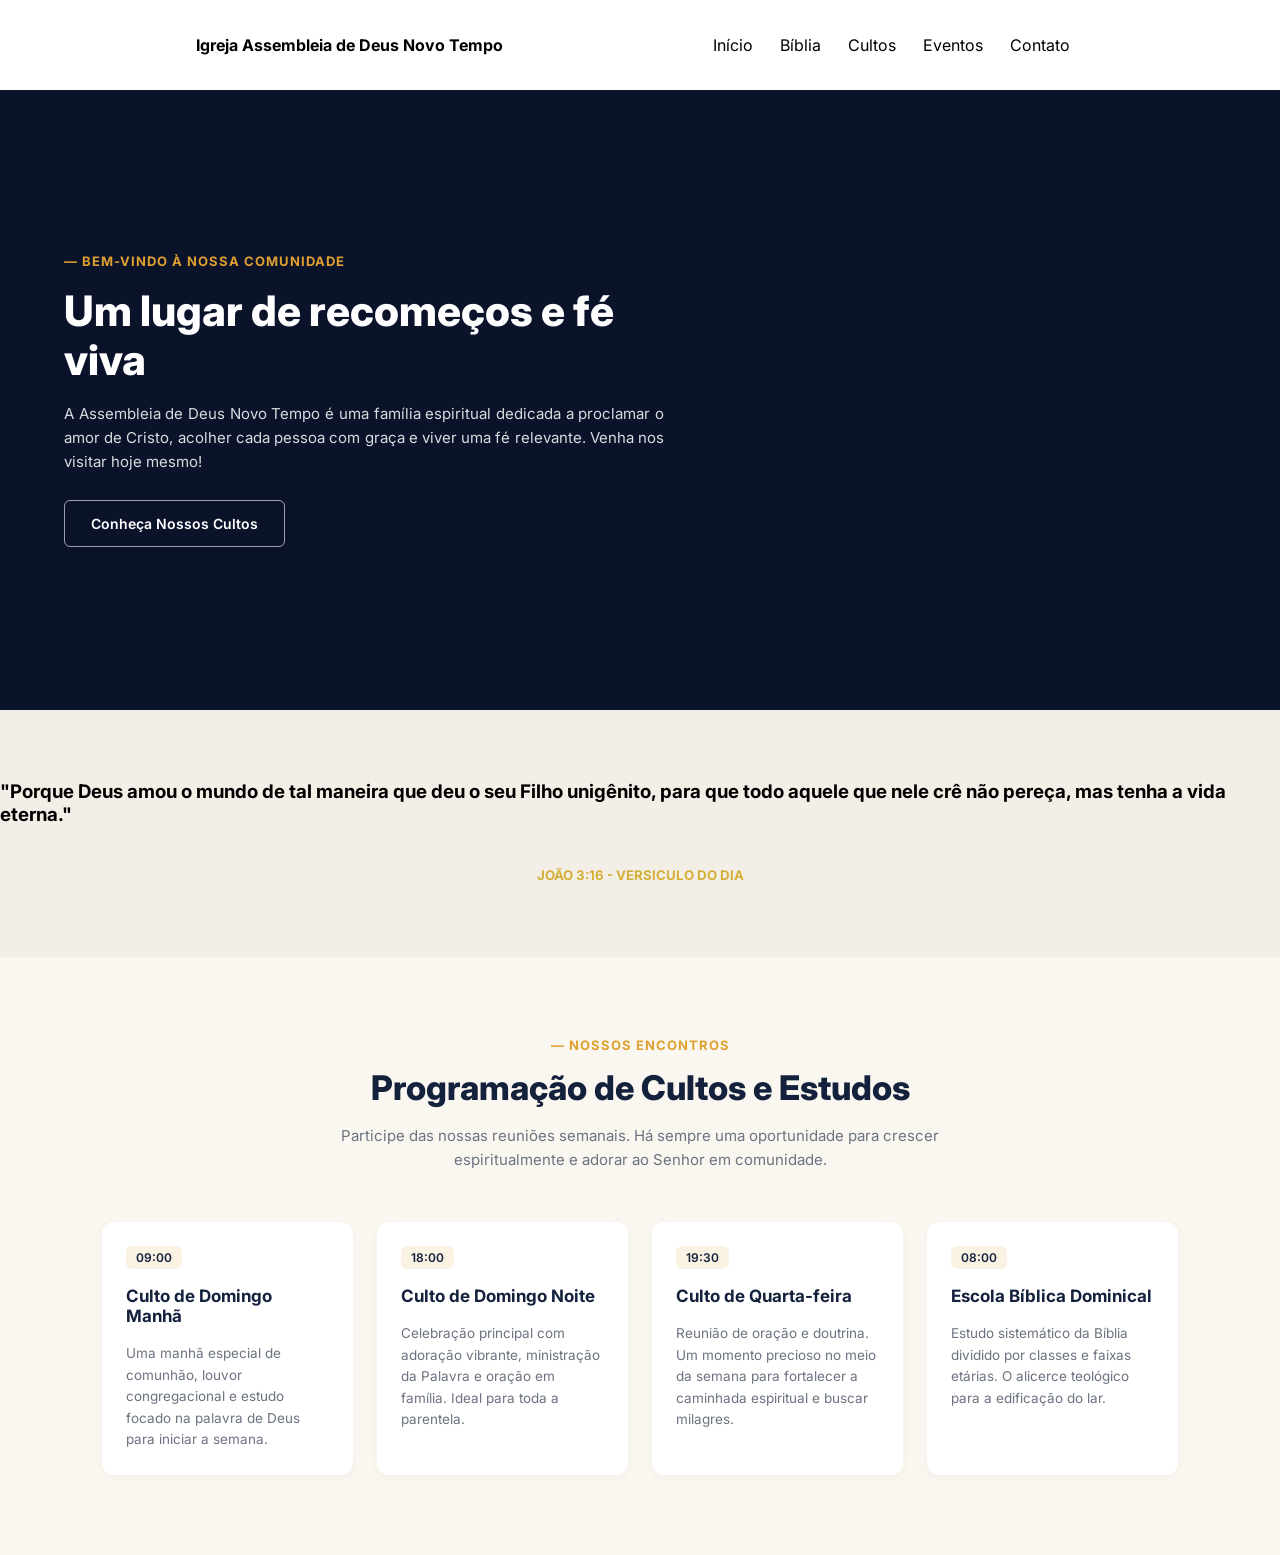
==== index.html @ 4b92f063 "index" ====
<!DOCTYPE html>
<html lang="en">
<head>
    <meta charset="UTF-8">
    <meta name="viewport" content="width=device-width, initial-scale=1.0">
    <link rel="stylesheet" href="styleSis.css">
    <link rel="preconnect" href="https://fonts.googleapis.com">
    <link rel="preconnect" href="https://fonts.gstatic.com" crossorigin>
    <link href="https://fonts.googleapis.com/css2?family=Inter:ital,opsz,wght@0,14..32,100..900;1,14..32,100..900&display=swap" rel="stylesheet">
    <title>Document</title>
</head>
<body>
    <section class="nav-bar">
        <div class="logo">
            <h4 style="font-family: inter, sans-serif;">Igreja Assembleia de Deus Novo Tempo</h4>
        </div>
        <div class="nav-links">
            <a style="text-decoration: none; color: black; font-family: inter, sans-serif;" href="">Início</a>
            <a style="text-decoration: none; color: black; font-family: inter, sans-serif;" href="">Bíblia</a>
            <a style="text-decoration: none; color: black; font-family: inter, sans-serif;" href="">Cultos</a>
            <a style="text-decoration: none; color: black; font-family: inter, sans-serif;" href="">Eventos</a>
            <a style="text-decoration: none; color: black; font-family: inter, sans-serif;" href="">Contato</a>
        </div>
    </section>
    <section class="cont-inicio">
    <div class="inicio-overlay">
        <div class="inicio-conteudo">
            <div class="inicio-tag">
                <h5>— BEM-VINDO À NOSSA COMUNIDADE</h5>
            </div>
            <div>
                <h2>Um lugar de recomeços e fé viva</h2>
            </div>
            <div>
                <p class="inicio-texto">A Assembleia de Deus Novo Tempo é uma família espiritual dedicada a proclamar o amor de Cristo, acolher cada pessoa com graça e viver uma fé relevante. Venha nos visitar hoje mesmo!</p>
            </div>
            <div class="inicio-botoes">
                <button class="btn-primario">Conheça Nossos Cultos</button>
            </div>
        </div>
    </div>
    </section>
    <section class="func">
        <div class="func-dia">
            <div class="text-primaria">
                <h3 style="font-family: inter, sans-serif; ">"Porque Deus amou o mundo de tal maneira que deu o seu Filho unigênito, para que todo aquele que nele crê não pereça, mas tenha a vida eterna."</h3>
            </div>
            <div class="text-secundaria">
                <h5 style="color: #d4af37;">JOÃO 3:16 - VERSICULO DO DIA</h5>
            </div>
        </div>
    </section>
<section class="cultos-section">
    <div class="cultos-header">
        <h5 class="cultos-tag">— NOSSOS ENCONTROS</h5>
        <h1 class="cultos-titulo">Programação de Cultos e Estudos</h1>
        <p class="cultos-subtitulo">Participe das nossas reuniões semanais. Há sempre uma oportunidade para crescer espiritualmente e adorar ao Senhor em comunidade.</p>
    </div>

    <div class="cultos-grid">
        <div class="culto-card">
            <div class="culto-card-topo">
                <span class="culto-horario">09:00</span>
            </div>
            <h3 class="culto-titulo">Culto de Domingo Manhã</h3>
            <p class="culto-descricao">Uma manhã especial de comunhão, louvor congregacional e estudo focado na palavra de Deus para iniciar a semana.</p>
        </div>

        <div class="culto-card">
            <div class="culto-card-topo">
                <span class="culto-horario">18:00</span>
            </div>
            <h3 class="culto-titulo">Culto de Domingo Noite</h3>
            <p class="culto-descricao">Celebração principal com adoração vibrante, ministração da Palavra e oração em família. Ideal para toda a parentela.</p>
        </div>

        <div class="culto-card">
            <div class="culto-card-topo">
                <span class="culto-horario">19:30</span>
            </div>
            <h3 class="culto-titulo">Culto de Quarta-feira</h3>
            <p class="culto-descricao">Reunião de oração e doutrina. Um momento precioso no meio da semana para fortalecer a caminhada espiritual e buscar milagres.</p>
        </div>

        <div class="culto-card">
            <div class="culto-card-topo">
                <span class="culto-horario">08:00</span>
            </div>
            <h3 class="culto-titulo">Escola Bíblica Dominical</h3>
            <p class="culto-descricao">Estudo sistemático da Bíblia dividido por classes e faixas etárias. O alicerce teológico para a edificação do lar.</p>
        </div>
    </div>
</section>
</body>
</html>
---- styleSis.css ----
body{
    padding: 0;
    margin: 0;
}

.nav-bar{
    display: flex;
    justify-content: space-evenly;
    align-items: center;
    flex-direction: row;
    height: 90px;
}

.nav-links{
    height: 100%;
    width: 30%;
    display: flex;
    justify-content: space-around;
    align-items: center;
    transition: transform 1s ease;
}

.nav-links > a:hover{
    border-bottom: 2px solid #D4AF37;
    font-weight: bold;
    transform: translateY(-2px);
    height: 25%;
}


.cont-inicio {
    position: relative;
    width: 100%;
    min-height: 620px;
    background-image: url('sua-imagem-igreja.jpg');
    background-size: cover;
    background-position: center;
    display: flex;
    align-items: center;
}

.inicio-overlay {
    position: absolute;
    inset: 0;
    background: #0B132B;
    display: flex;
    align-items: center;
}

.inicio-conteudo {
    max-width: 600px;
    padding: 0 5%;
    display: flex;
    flex-direction: column;
    gap: 18px;
}

.inicio-tag h5 {
    color: #e0a030; 
    font-family: 'Inter', sans-serif;
    font-size: 13px;
    font-weight: 700;
    letter-spacing: 1px;
    text-transform: uppercase;
    margin: 0;
}

.inicio-conteudo h2 {
    color: #fff;
    font-family: 'Inter', sans-serif;
    font-size: 42px;
    font-weight: 800;
    line-height: 1.15;
    margin: 0;
}

.inicio-texto {
    color: rgba(255,255,255,0.85);
    font-family: 'Inter', sans-serif;
    font-size: 15px;
    line-height: 1.6;
    text-align: justify;
    margin: 0;
}

.inicio-botoes {
    display: flex;
    gap: 14px;
    margin-top: 8px;
}


.btn-primario {
    background: transparent;
    color: #fff;
    border: 1px solid rgba(255,255,255,0.6);
    padding: 14px 26px;
    border-radius: 6px;
    font-family: 'Inter', sans-serif;
    font-weight: 600;
    font-size: 14px;
    cursor: pointer;
}

.btn-primario:hover {
    color: #e0a030;
    font-weight: 600;
    border: 1px solid #e0a030;
    border-radius: 6px;
}

.func{
    background: #F4EFE6;   
    position: relative;
    width: 100%;
    height: 247px;
    display: flex;
    justify-content: center;
    align-items: center;
}

.text-primario{
    font-family: 'Inter', sans-serif;
    font-size: 15px;
    line-height: 1.6;
    text-align: justify;
    margin: 0; 
}

.text-secundaria{
    display: flex;
    justify-content: center;
    font-weight: bold;
    font-family: 'Inter', sans-serif;

}

.cultos-section {
    background-color: #faf7f0;
    padding: 80px 8%;
    text-align: center;
    font-family: 'Inter', sans-serif;
}

.cultos-header {
    max-width: 600px;
    margin: 0 auto 50px auto;
}

.cultos-tag {
    color: #e0a030;
    font-size: 13px;
    font-weight: 700;
    letter-spacing: 1px;
    text-transform: uppercase;
    margin: 0 0 14px 0;
}

.cultos-header .cultos-titulo {
    color: #14213d;
    font-size: 34px;
    font-weight: 800;
    margin: 0 0 16px 0;
}

.cultos-subtitulo {
    color: #6b7280;
    font-size: 15px;
    line-height: 1.6;
    margin: 0;
}

.cultos-grid {
    display: grid;
    grid-template-columns: repeat(4, 1fr);
    gap: 24px;
    max-width: 1200px;
    margin: 0 auto;
}

.culto-card {
    background: #fff;
    border-radius: 12px;
    padding: 24px;
    text-align: left;
    box-shadow: 0 2px 8px rgba(0,0,0,0.04);
}

.culto-card-topo {
    display: flex;
    align-items: center;
    justify-content: space-between;
    margin-bottom: 16px;
}

.culto-icone {
    color: #e0a030;
    font-size: 18px;
}

.culto-horario {
    background: #faf3e3;
    color: #14213d;
    font-size: 12px;
    font-weight: 600;
    padding: 4px 10px;
    border-radius: 6px;
}

.culto-card .culto-titulo {
    color: #14213d;
    font-size: 17px;
    font-weight: 700;
}

.culto-descricao {
    color: #6b7280;
    font-size: 13.5px;
    line-height: 1.6;
    margin: 0;
}
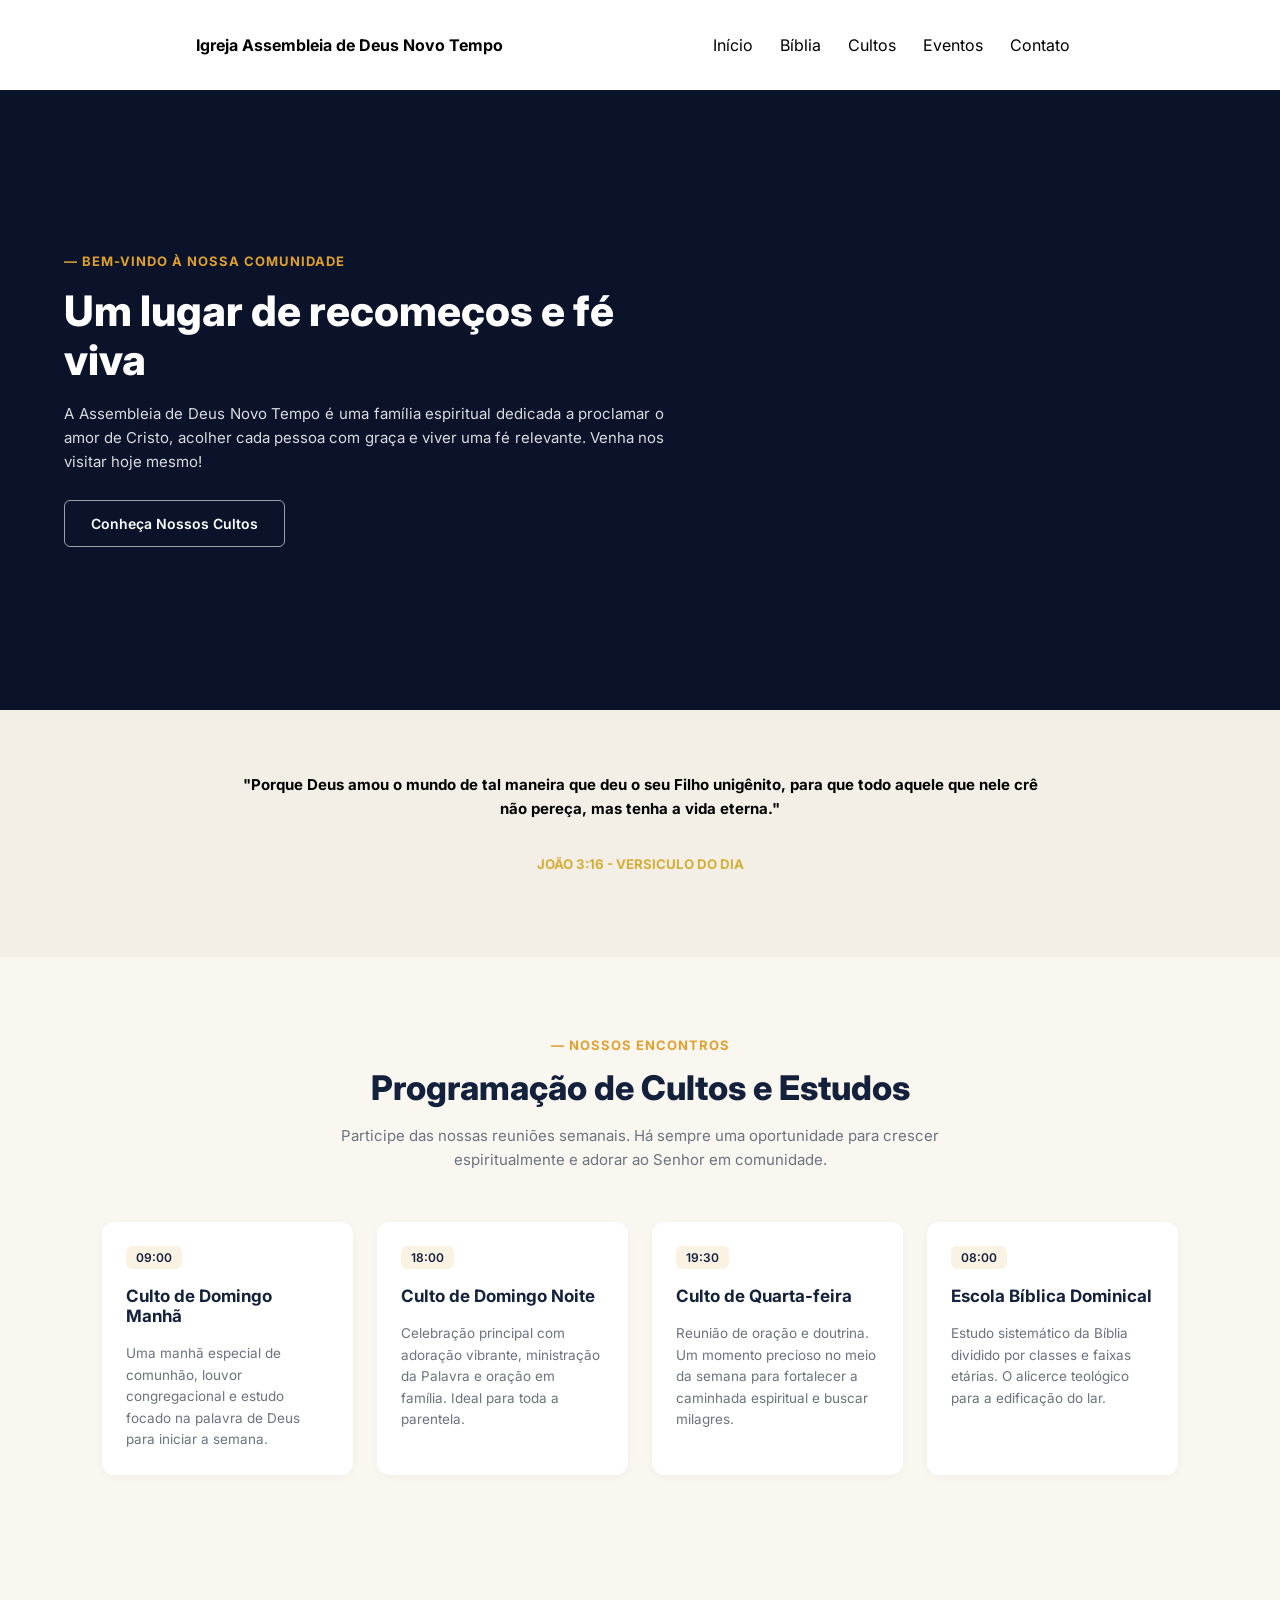
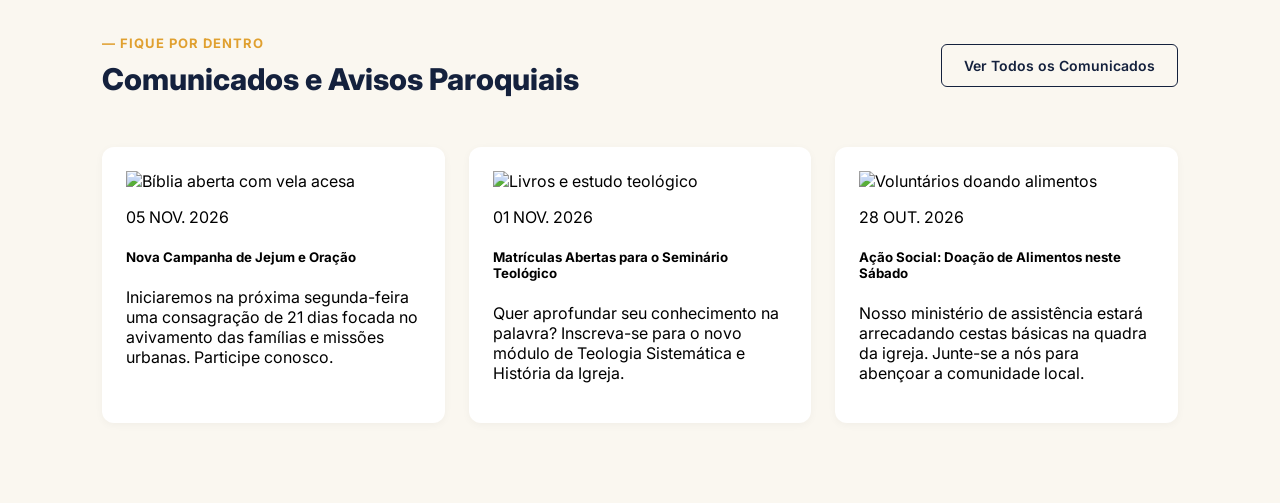
==== commit 7be9e505: "Adição Fique Por Dentro" ====
--- a/index.html
+++ b/index.html
@@ -4,6 +4,7 @@
     <meta charset="UTF-8">
     <meta name="viewport" content="width=device-width, initial-scale=1.0">
     <link rel="stylesheet" href="styleSis.css">
+    <link rel="stylesheet" href="responsive.css">
     <link rel="preconnect" href="https://fonts.googleapis.com">
     <link rel="preconnect" href="https://fonts.gstatic.com" crossorigin>
     <link href="https://fonts.googleapis.com/css2?family=Inter:ital,opsz,wght@0,14..32,100..900;1,14..32,100..900&display=swap" rel="stylesheet">
@@ -91,5 +92,49 @@
         </div>
     </div>
 </section>
+<section class="eventos-section">
+    <div class="eventos-header">
+        <div class="eventos-header-texto">
+            <h5>— FIQUE POR DENTRO</h5>
+            <h2>Comunicados e Avisos Paroquiais</h2>
+        </div>
+        <button class="btn-secundario">Ver Todos os Comunicados</button>
+    </div>
+
+    <div class="eventos-grid">
+        <div class="evento-card">
+            <div class="evento-card-topo">
+                <img src="imagens/jejum-oracao.jpg" alt="Bíblia aberta com vela acesa">
+            </div>
+            <div class="evento-card-conteudo">
+                <span class="evento-data">05 NOV. 2026</span>
+                <h5>Nova Campanha de Jejum e Oração</h5>
+                <p>Iniciaremos na próxima segunda-feira uma consagração de 21 dias focada no avivamento das famílias e missões urbanas. Participe conosco.</p>
+            </div>
+        </div>
+
+        <div class="evento-card">
+            <div class="evento-card-topo">
+                <img src="imagens/seminario.jpg" alt="Livros e estudo teológico">
+            </div>
+            <div class="evento-card-conteudo">
+                <span class="evento-data">01 NOV. 2026</span>
+                <h5>Matrículas Abertas para o Seminário Teológico</h5>
+                <p>Quer aprofundar seu conhecimento na palavra? Inscreva-se para o novo módulo de Teologia Sistemática e História da Igreja.</p>
+            </div>
+        </div>
+
+        <div class="evento-card">
+            <div class="evento-card-topo">
+                <img src="imagens/acao-social.jpg" alt="Voluntários doando alimentos">
+            </div>
+            <div class="evento-card-conteudo">
+                <span class="evento-data">28 OUT. 2026</span>
+                <h5>Ação Social: Doação de Alimentos neste Sábado</h5>
+                <p>Nosso ministério de assistência estará arrecadando cestas básicas na quadra da igreja. Junte-se a nós para abençoar a comunidade local.</p>
+            </div>
+        </div>
+    </div>
+</section>
 </body>
 </html>
--- a/styleSis.css
+++ b/styleSis.css
@@ -9,6 +9,7 @@
     align-items: center;
     flex-direction: row;
     height: 90px;
+    flex-wrap: wrap;
 }
 
 .nav-links{
@@ -117,13 +118,24 @@
     display: flex;
     justify-content: center;
     align-items: center;
-}
-
-.text-primario{
+    padding: 0 20px;
+    box-sizing: border-box;
+}
+
+.func-dia{
+    max-width: 800px;
+    text-align: center;
+    display: flex;
+    flex-direction: column;
+    gap: 12px;
+    align-items: center;
+}
+
+.text-primaria h3{
     font-family: 'Inter', sans-serif;
     font-size: 15px;
     line-height: 1.6;
-    text-align: justify;
+    text-align: center;
     margin: 0; 
 }
 
@@ -135,14 +147,15 @@
 
 }
 
-.cultos-section {
+.cultos-section, .eventos-section {
     background-color: #faf7f0;
     padding: 80px 8%;
     text-align: center;
     font-family: 'Inter', sans-serif;
-}
-
-.cultos-header {
+    box-sizing: border-box;
+}
+
+.cultos-header, .eventos-header {
     max-width: 600px;
     margin: 0 auto 50px auto;
 }
@@ -178,7 +191,7 @@
     margin: 0 auto;
 }
 
-.culto-card {
+.culto-card, .evento-card {
     background: #fff;
     border-radius: 12px;
     padding: 24px;
@@ -186,7 +199,7 @@
     box-shadow: 0 2px 8px rgba(0,0,0,0.04);
 }
 
-.culto-card-topo {
+.culto-card-topo, .evento-card-topo {
     display: flex;
     align-items: center;
     justify-content: space-between;
@@ -220,3 +233,54 @@
     margin: 0;
 }
 
+.eventos-grid {
+    display: grid;
+    grid-template-columns: repeat(3, 1fr);
+    gap: 24px;
+    max-width: 1200px;
+    margin: 0 auto;
+}
+.eventos-header {
+    max-width: 1200px;
+    margin: 0 auto 50px auto;
+    display: flex;
+    justify-content: space-between;
+    align-items: center;
+    text-align: left;
+    gap: 20px;
+    flex-wrap: wrap; 
+}
+
+.eventos-header h5 {
+    color: #e0a030;
+    font-size: 13px;
+    font-weight: 700;
+    letter-spacing: 1px;
+    text-transform: uppercase;
+    margin: 0 0 10px 0;
+}
+
+.eventos-header h2 {
+    color: #14213d;
+    font-size: 30px;
+    font-weight: 800;
+    margin: 0;
+}
+
+.btn-secundario {
+    background: transparent;
+    border: 1px solid #14213d;
+    color: #14213d;
+    padding: 12px 22px;
+    border-radius: 6px;
+    font-family: 'Inter', sans-serif;
+    font-weight: 600;
+    font-size: 14px;
+    cursor: pointer;
+    white-space: nowrap; 
+}
+
+.btn-secundario:hover {
+    background: #14213d;
+    color: #fff;
+}
--- a/responsive.css
+++ b/responsive.css
@@ -0,0 +1,88 @@
+
+/* ============================================
+   RESPONSIVIDADE
+   Estratégia: mobile-first ajustado por breakpoints,
+   do maior (desktop) para o menor (celular).
+   ============================================ */
+
+@media (max-width: 1024px) {
+    .cultos-grid {
+        grid-template-columns: repeat(2, 1fr);
+    }
+
+    .inicio-conteudo h2 {
+        font-size: 34px;
+    }
+}
+
+@media (max-width: 768px) {
+    .nav-bar{
+        flex-direction: column;
+        height: auto;
+        padding: 16px 0;
+        gap: 10px;
+    }
+
+    .nav-links{
+        width: 90%;
+        flex-wrap: wrap;
+        gap: 12px;
+    }
+
+    .cont-inicio{
+        min-height: 480px;
+    }
+
+    .inicio-conteudo{
+        max-width: 100%;
+        padding: 0 6%;
+    }
+
+    .inicio-conteudo h2{
+        font-size: 28px;
+    }
+
+    .inicio-texto{
+        text-align: left;
+        font-size: 14px;
+    }
+
+    .func{
+        height: auto;
+        padding: 40px 20px;
+    }
+
+    .cultos-section{
+        padding: 60px 6%;
+    }
+
+    .cultos-header .cultos-titulo{
+        font-size: 26px;
+    }
+
+    .cultos-grid {
+        grid-template-columns: 1fr;
+    }
+}
+
+@media (max-width: 480px) {
+    .nav-links{
+        justify-content: flex-start;
+        flex-direction: column;
+        gap: 8px;
+    }
+
+    .inicio-conteudo h2{
+        font-size: 24px;
+    }
+
+    .btn-primario{
+        width: 100%;
+        text-align: center;
+        padding: 14px 0;
+    }
+
+    .culto-card{
+        padding: 18px;
+    }
+}
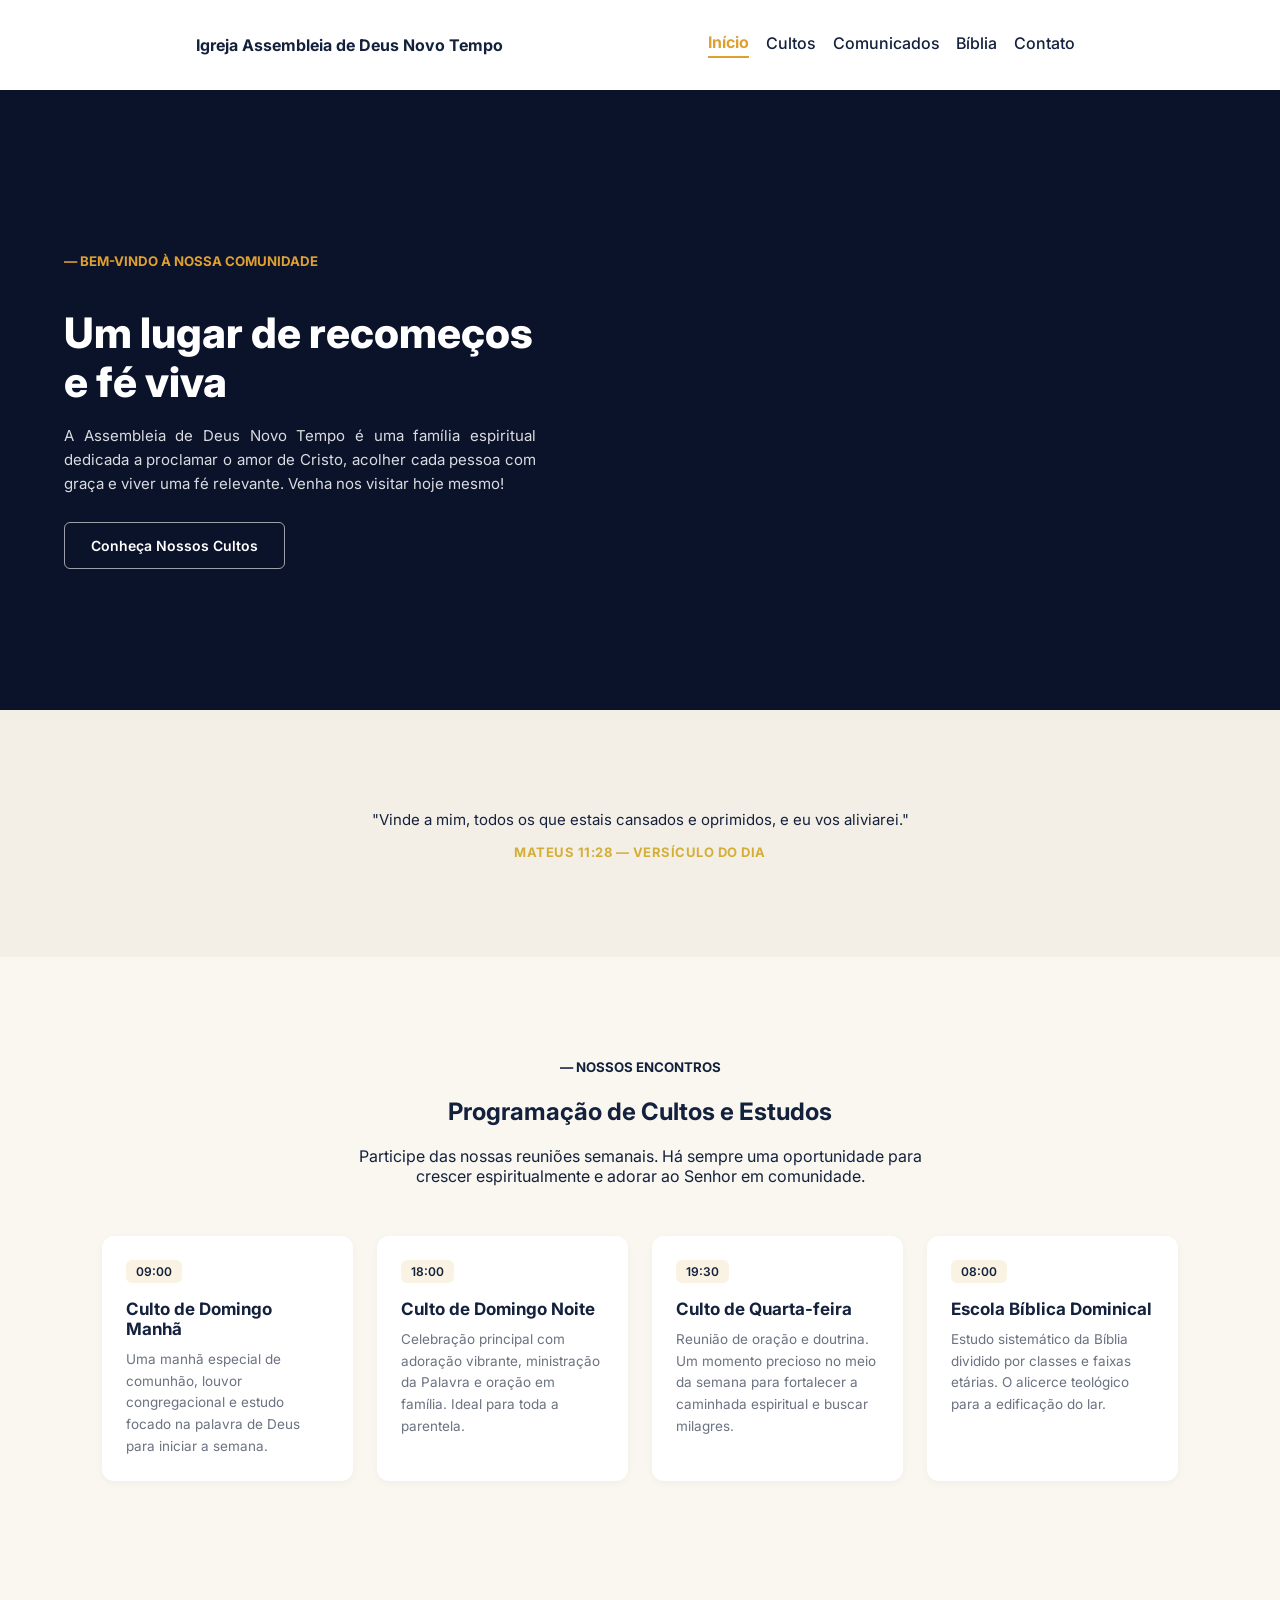
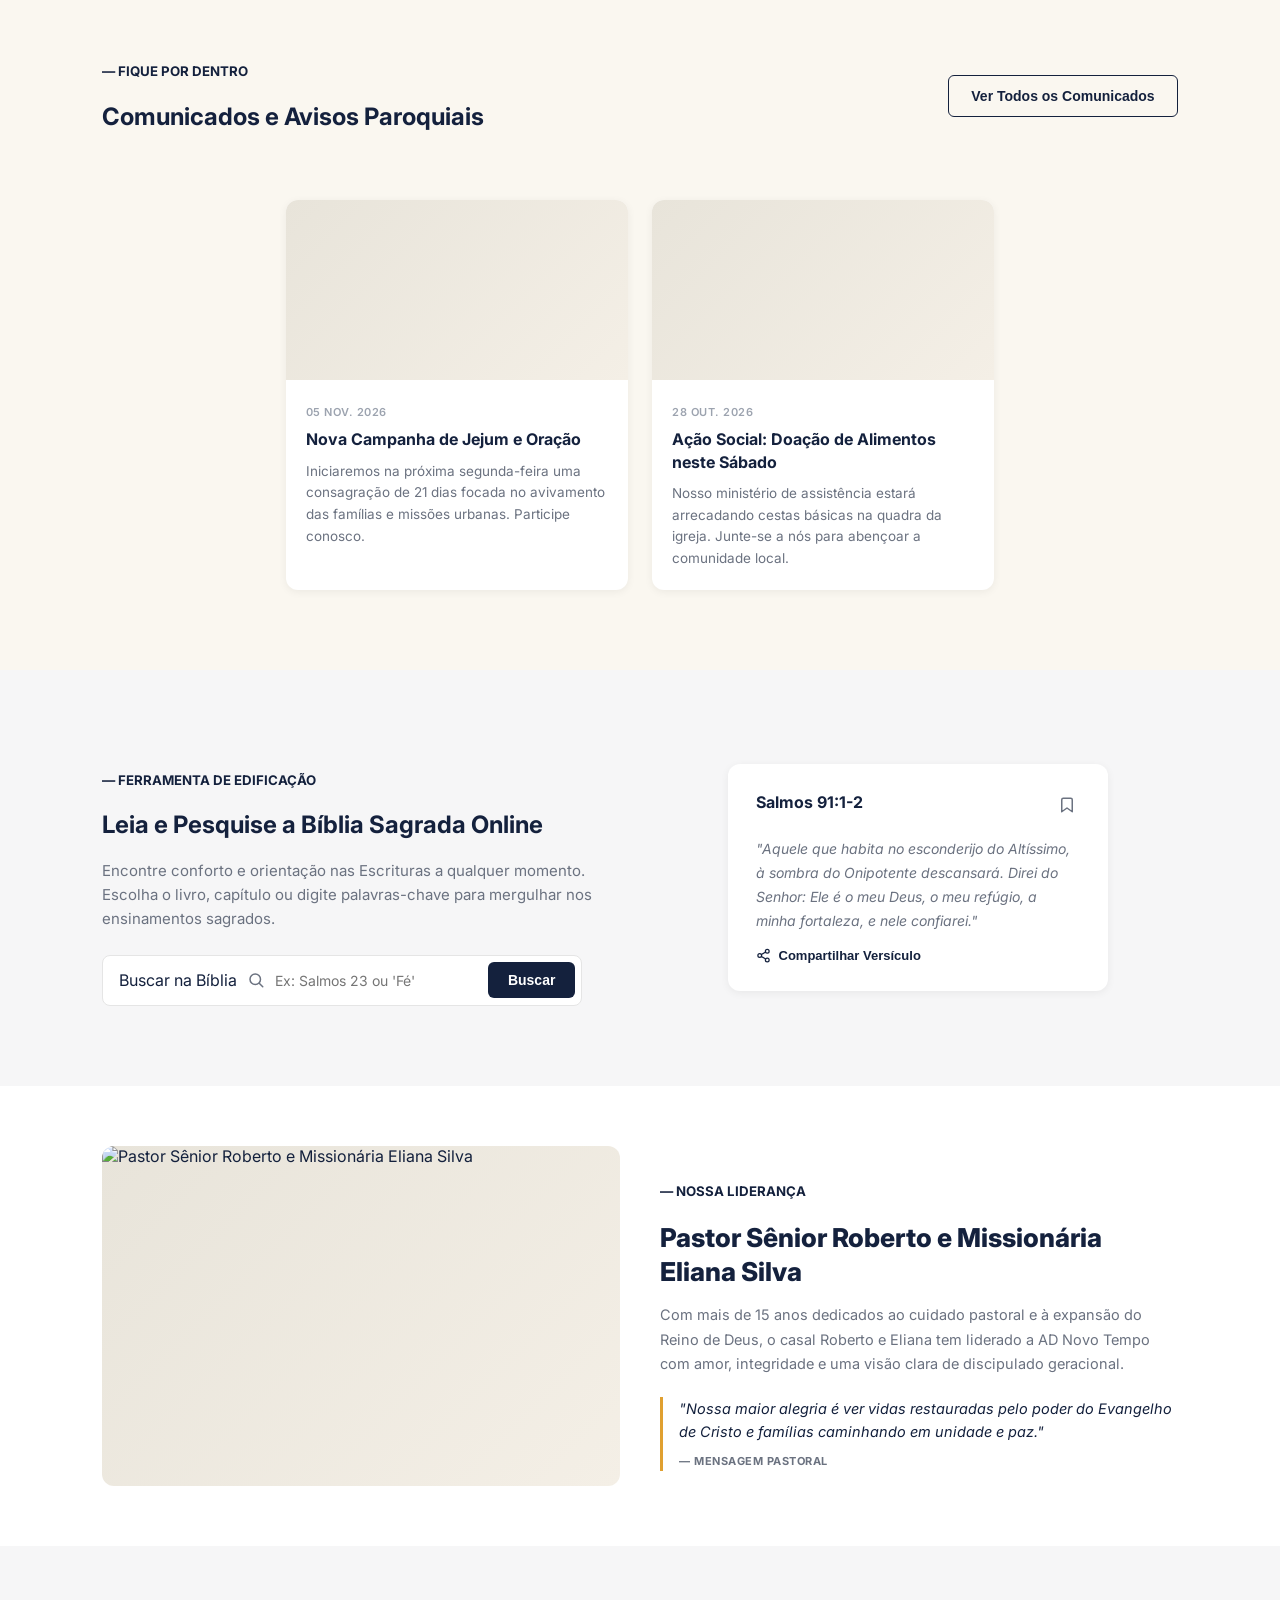
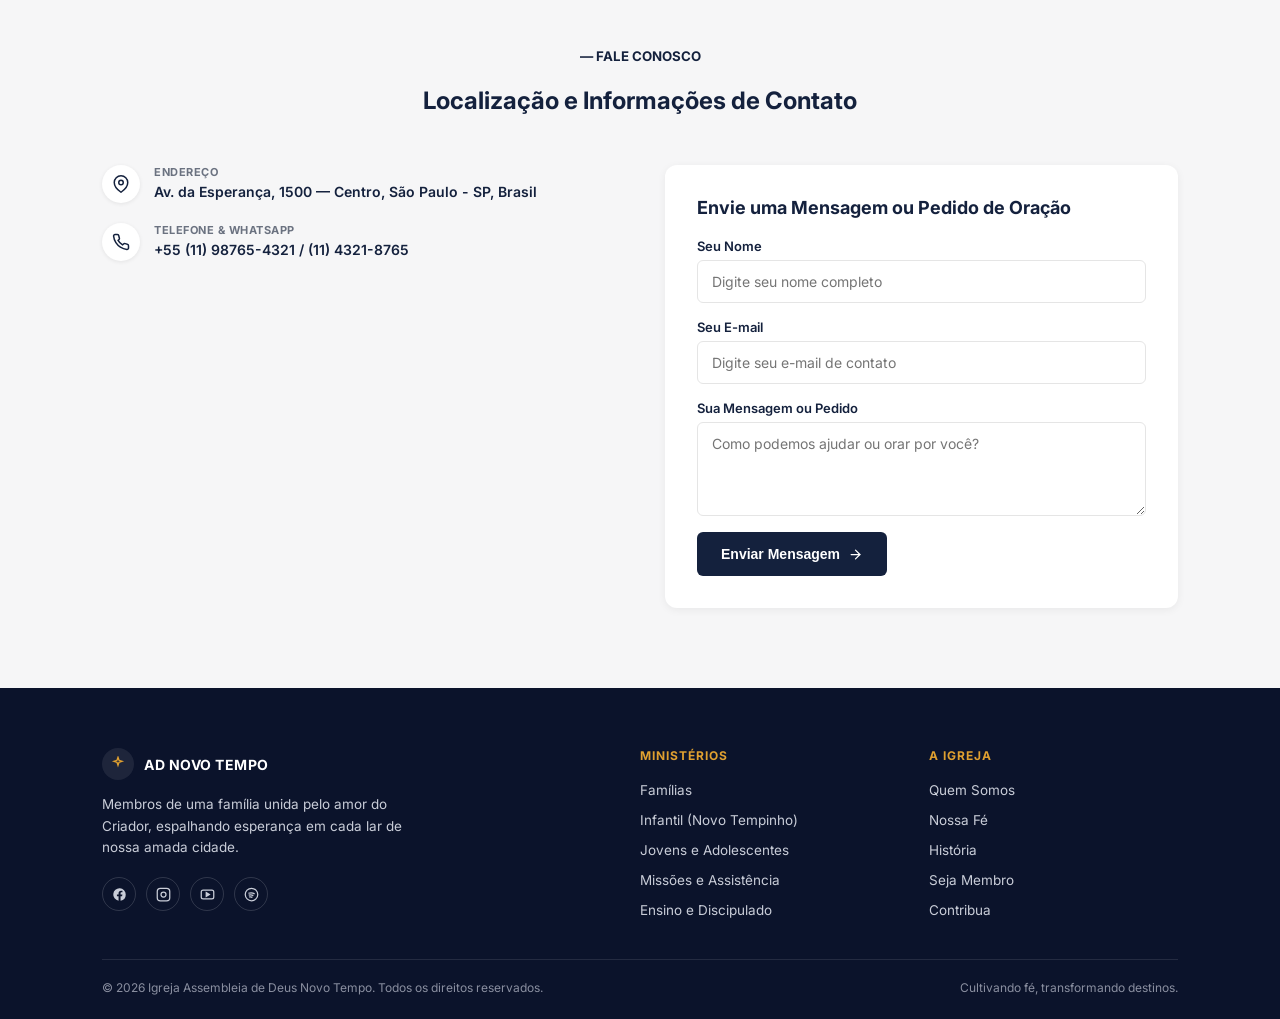
==== commit 039a0c13: "Atualização 90% completa" ====
--- a/index.html
+++ b/index.html
@@ -1,140 +1,309 @@
 <!DOCTYPE html>
-<html lang="en">
+<html lang="pt-BR">
 <head>
     <meta charset="UTF-8">
     <meta name="viewport" content="width=device-width, initial-scale=1.0">
-    <link rel="stylesheet" href="styleSis.css">
-    <link rel="stylesheet" href="responsive.css">
+    <title>Igreja Assembleia de Deus Novo Tempo</title>
     <link rel="preconnect" href="https://fonts.googleapis.com">
     <link rel="preconnect" href="https://fonts.gstatic.com" crossorigin>
     <link href="https://fonts.googleapis.com/css2?family=Inter:ital,opsz,wght@0,14..32,100..900;1,14..32,100..900&display=swap" rel="stylesheet">
-    <title>Document</title>
+    <link rel="stylesheet" href="styleSis.css">
+    <link rel="stylesheet" href="responsive.css">
 </head>
 <body>
-    <section class="nav-bar">
-        <div class="logo">
-            <h4 style="font-family: inter, sans-serif;">Igreja Assembleia de Deus Novo Tempo</h4>
-        </div>
-        <div class="nav-links">
-            <a style="text-decoration: none; color: black; font-family: inter, sans-serif;" href="">Início</a>
-            <a style="text-decoration: none; color: black; font-family: inter, sans-serif;" href="">Bíblia</a>
-            <a style="text-decoration: none; color: black; font-family: inter, sans-serif;" href="">Cultos</a>
-            <a style="text-decoration: none; color: black; font-family: inter, sans-serif;" href="">Eventos</a>
-            <a style="text-decoration: none; color: black; font-family: inter, sans-serif;" href="">Contato</a>
-        </div>
-    </section>
-    <section class="cont-inicio">
-    <div class="inicio-overlay">
-        <div class="inicio-conteudo">
-            <div class="inicio-tag">
-                <h5>— BEM-VINDO À NOSSA COMUNIDADE</h5>
-            </div>
-            <div>
-                <h2>Um lugar de recomeços e fé viva</h2>
-            </div>
-            <div>
+
+    <!-- ===================== NAVBAR ===================== -->
+    <header class="nav-bar">
+        <div class="nav-bar-topo">
+            <div class="logo">
+                <h4>Igreja Assembleia de Deus Novo Tempo</h4>
+            </div>
+            <button class="nav-toggle" aria-label="Abrir menu" aria-expanded="false" aria-controls="menu-principal">
+                <svg width="22" height="22" viewBox="0 0 24 24" fill="none" stroke="currentColor" stroke-width="2" stroke-linecap="round">
+                    <line x1="3" y1="6" x2="21" y2="6"></line>
+                    <line x1="3" y1="12" x2="21" y2="12"></line>
+                    <line x1="3" y1="18" x2="21" y2="18"></line>
+                </svg>
+            </button>
+        </div>
+        <nav class="nav-links" id="menu-principal" aria-label="Navegação principal">
+            <a href="#inicio">Início</a>
+            <a href="#cultos">Cultos</a>
+            <a href="#comunicados">Comunicados</a>
+            <a href="#biblia">Bíblia</a>
+            <a href="#contato">Contato</a>
+        </nav>
+    </header>
+
+    <!-- ===================== BANNER INICIAL ===================== -->
+    <section class="cont-inicio" id="inicio">
+        <div class="inicio-overlay">
+            <div class="inicio-conteudo">
+                <h5 class="tag tag--claro" style="color: #e0a030;">— BEM-VINDO À NOSSA COMUNIDADE</h5>
+                <h1 class="inicio-titulo">Um lugar de recomeços e fé viva</h1>
                 <p class="inicio-texto">A Assembleia de Deus Novo Tempo é uma família espiritual dedicada a proclamar o amor de Cristo, acolher cada pessoa com graça e viver uma fé relevante. Venha nos visitar hoje mesmo!</p>
-            </div>
-            <div class="inicio-botoes">
-                <button class="btn-primario">Conheça Nossos Cultos</button>
-            </div>
-        </div>
-    </div>
-    </section>
+                <div class="inicio-botoes">
+                    <a href="#cultos" class="btn-primario">Conheça Nossos Cultos</a>
+                </div>
+            </div>
+        </div>
+    </section>
+
+    <!-- ===================== VERSÍCULO DO DIA ===================== -->
     <section class="func">
         <div class="func-dia">
-            <div class="text-primaria">
-                <h3 style="font-family: inter, sans-serif; ">"Porque Deus amou o mundo de tal maneira que deu o seu Filho unigênito, para que todo aquele que nele crê não pereça, mas tenha a vida eterna."</h3>
-            </div>
-            <div class="text-secundaria">
-                <h5 style="color: #d4af37;">JOÃO 3:16 - VERSICULO DO DIA</h5>
-            </div>
-        </div>
-    </section>
-<section class="cultos-section">
-    <div class="cultos-header">
-        <h5 class="cultos-tag">— NOSSOS ENCONTROS</h5>
-        <h1 class="cultos-titulo">Programação de Cultos e Estudos</h1>
-        <p class="cultos-subtitulo">Participe das nossas reuniões semanais. Há sempre uma oportunidade para crescer espiritualmente e adorar ao Senhor em comunidade.</p>
+            <h3 class="text-primaria" id="versiculo-dia-texto">"Porque Deus amou o mundo de tal maneira que deu o seu Filho unigênito, para que todo aquele que nele crê não pereça, mas tenha a vida eterna."</h3>
+            <p class="text-secundaria" id="versiculo-dia-ref">JOÃO 3:16 — VERSÍCULO DO DIA</p>
+        </div>
+    </section>
+
+    <!-- ===================== CULTOS ===================== -->
+    <section class="cultos-section" id="cultos">
+        <div class="cultos-header">
+            <h5 class="tag">— NOSSOS ENCONTROS</h5>
+            <h2 class="titulo-secao">Programação de Cultos e Estudos</h2>
+            <p class="subtitulo-secao">Participe das nossas reuniões semanais. Há sempre uma oportunidade para crescer espiritualmente e adorar ao Senhor em comunidade.</p>
+        </div>
+
+        <div class="cultos-grid" id="grid-cultos">
+            <p class="carregando">Carregando programação...</p>
+        </div>
+    </section>
+
+    <!-- ===================== COMUNICADOS ===================== -->
+    <section class="eventos-section" id="comunicados">
+        <div class="eventos-header">
+            <div>
+                <h5 class="tag">— FIQUE POR DENTRO</h5>
+                <h2 class="titulo-secao">Comunicados e Avisos Paroquiais</h2>
+            </div>
+            <button class="btn-secundario" id="btn-mais-comunicados">Ver Todos os Comunicados</button>
+        </div>
+
+        <div class="eventos-grid" id="grid-comunicados">
+            <p class="carregando">Carregando comunicados...</p>
+        </div>
+    </section>
+
+    <!-- ===================== BÍBLIA ONLINE ===================== -->
+    <section class="biblia-section" id="biblia">
+        <div class="biblia-grid">
+            <div class="biblia-conteudo">
+                <h5 class="tag">— FERRAMENTA DE EDIFICAÇÃO</h5>
+                <h2 class="titulo-secao">Leia e Pesquise a Bíblia Sagrada Online</h2>
+                <p class="biblia-texto">Encontre conforto e orientação nas Escrituras a qualquer momento. Escolha o livro, capítulo ou digite palavras-chave para mergulhar nos ensinamentos sagrados.</p>
+
+                <form class="biblia-busca" role="search">
+                    <label for="busca-biblia" class="sr-only">Buscar na Bíblia</label>
+                    <svg class="biblia-busca-icone" width="18" height="18" viewBox="0 0 24 24" fill="none" stroke="currentColor" stroke-width="2" stroke-linecap="round">
+                        <circle cx="11" cy="11" r="7"></circle>
+                        <line x1="21" y1="21" x2="16.65" y2="16.65"></line>
+                    </svg>
+                    <input type="text" id="busca-biblia" name="busca" placeholder="Ex: Salmos 23 ou 'Fé'">
+                    <button type="submit" class="btn-escuro">Buscar</button>
+                </form>
+            </div>
+
+            <div class="versiculo-card reveal">
+                <div class="versiculo-card-topo">
+                    <h5 class="versiculo-referencia">Salmos 91:1-2</h5>
+                    <button class="versiculo-salvar" aria-label="Salvar versículo">
+                        <svg width="18" height="18" viewBox="0 0 24 24" fill="none" stroke="currentColor" stroke-width="2" stroke-linecap="round" stroke-linejoin="round">
+                            <path d="M19 21l-7-5-7 5V5a2 2 0 0 1 2-2h10a2 2 0 0 1 2 2z"></path>
+                        </svg>
+                    </button>
+                </div>
+                <blockquote class="versiculo-texto">
+                    "Aquele que habita no esconderijo do Altíssimo, à sombra do Onipotente descansará. Direi do Senhor: Ele é o meu Deus, o meu refúgio, a minha fortaleza, e nele confiarei."
+                </blockquote>
+                <button class="versiculo-compartilhar">
+                    <svg width="15" height="15" viewBox="0 0 24 24" fill="none" stroke="currentColor" stroke-width="2" stroke-linecap="round" stroke-linejoin="round">
+                        <circle cx="18" cy="5" r="3"></circle>
+                        <circle cx="6" cy="12" r="3"></circle>
+                        <circle cx="18" cy="19" r="3"></circle>
+                        <line x1="8.6" y1="10.5" x2="15.4" y2="6.5"></line>
+                        <line x1="8.6" y1="13.5" x2="15.4" y2="17.5"></line>
+                    </svg>
+                    Compartilhar Versículo
+                </button>
+            </div>
+        </div>
+    </section>
+
+    <!-- ===================== NOSSA LIDERANÇA ===================== -->
+    <section class="lideranca-section">
+        <div class="lideranca-card reveal">
+            <div class="lideranca-imagem">
+                <img src="imagens/pastor-roberto-eliana.jpg" alt="Pastor Sênior Roberto e Missionária Eliana Silva">
+            </div>
+            <div class="lideranca-conteudo">
+                <h5 class="tag">— NOSSA LIDERANÇA</h5>
+                <h2 class="lideranca-titulo">Pastor Sênior Roberto e Missionária Eliana Silva</h2>
+                <p class="lideranca-texto">Com mais de 15 anos dedicados ao cuidado pastoral e à expansão do Reino de Deus, o casal Roberto e Eliana tem liderado a AD Novo Tempo com amor, integridade e uma visão clara de discipulado geracional.</p>
+                <blockquote class="lideranca-citacao">
+                    "Nossa maior alegria é ver vidas restauradas pelo poder do Evangelho de Cristo e famílias caminhando em unidade e paz."
+                    <cite>— MENSAGEM PASTORAL</cite>
+                </blockquote>
+            </div>
+        </div>
+    </section>
+
+    <!-- ===================== CONTATO ===================== -->
+    <section class="contato-section" id="contato">
+        <div class="contato-header">
+            <h5 class="tag">— FALE CONOSCO</h5>
+            <h2 class="titulo-secao">Localização e Informações de Contato</h2>
+        </div>
+
+        <div class="contato-grid">
+            <div class="contato-info">
+                <div class="contato-item">
+                    <span class="contato-icone">
+                        <svg width="18" height="18" viewBox="0 0 24 24" fill="none" stroke="currentColor" stroke-width="2"><path d="M21 10c0 7-9 13-9 13s-9-6-9-13a9 9 0 0 1 18 0z"></path><circle cx="12" cy="10" r="3"></circle></svg>
+                    </span>
+                    <div>
+                        <h5>Endereço</h5>
+                        <p>Av. da Esperança, 1500 — Centro, São Paulo - SP, Brasil</p>
+                    </div>
+                </div>
+
+                <div class="contato-item">
+                    <span class="contato-icone">
+                        <svg width="18" height="18" viewBox="0 0 24 24" fill="none" stroke="currentColor" stroke-width="2"><path d="M22 16.92v3a2 2 0 0 1-2.18 2 19.79 19.79 0 0 1-8.63-3.07 19.5 19.5 0 0 1-6-6 19.79 19.79 0 0 1-3.07-8.67A2 2 0 0 1 4.11 2h3a2 2 0 0 1 2 1.72c.127.96.361 1.903.7 2.81a2 2 0 0 1-.45 2.11L8.09 9.91a16 16 0 0 0 6 6l1.27-1.27a2 2 0 0 1 2.11-.45c.907.339 1.85.573 2.81.7A2 2 0 0 1 22 16.92z"></path></svg>
+                    </span>
+                    <div>
+                        <h5>Telefone &amp; WhatsApp</h5>
+                        <p>+55 (11) 98765-4321 / (11) 4321-8765</p>
+                    </div>
+                </div>
+
+                <div class="contato-mapa">
+                    <iframe src="https://www.google.com/maps/embed?pb=!1m14!1m12!1m3!1d25827.314068176558!2d-47.96691333772043!3d-15.790597259622437!2m3!1f0!2f0!3f0!3m2!1i1024!2i768!4f13.1!5e0!3m2!1spt-BR!2sbr!4v1789061258258!5m2!1spt-BR!2sbr" width="100%" height="260" style="border:0;" allowfullscreen loading="lazy" referrerpolicy="strict-origin-when-cross-origin" title="Mapa de localização da igreja"></iframe>
+                </div>
+            </div>
+
+            <form class="contato-form reveal" id="form-contato" action="https://formspree.io/f/SEU_ID_AQUI" method="POST">
+                <h3>Envie uma Mensagem ou Pedido de Oração</h3>
+
+                <div class="form-grupo">
+                    <label for="nome">Seu Nome</label>
+                    <input type="text" id="nome" name="nome" placeholder="Digite seu nome completo" required>
+                </div>
+
+                <div class="form-grupo">
+                    <label for="email">Seu E-mail</label>
+                    <input type="email" id="email" name="email" placeholder="Digite seu e-mail de contato" required>
+                </div>
+
+                <div class="form-grupo">
+                    <label for="mensagem">Sua Mensagem ou Pedido</label>
+                    <textarea id="mensagem" name="mensagem" rows="4" placeholder="Como podemos ajudar ou orar por você?" required></textarea>
+                </div>
+
+                <button type="submit" class="btn-escuro">
+                    Enviar Mensagem
+                    <svg width="15" height="15" viewBox="0 0 24 24" fill="none" stroke="currentColor" stroke-width="2" stroke-linecap="round" stroke-linejoin="round"><line x1="5" y1="12" x2="19" y2="12"></line><polyline points="12 5 19 12 12 19"></polyline></svg>
+                </button>
+            </form>
+        </div>
+    </section>
+
+    <!-- ===================== RODAPÉ ===================== -->
+    <footer class="rodape">
+        <div class="rodape-grid">
+            <div class="rodape-marca">
+                <div class="rodape-logo">
+                    <span class="rodape-logo-icone">
+                        <svg width="16" height="16" viewBox="0 0 24 24" fill="none" stroke="currentColor" stroke-width="2"><path d="M12 2l1.5 4.5L18 8l-4.5 1.5L12 14l-1.5-4.5L6 8l4.5-1.5z"></path></svg>
+                    </span>
+                    <span>AD NOVO TEMPO</span>
+                </div>
+                <p>Membros de uma família unida pelo amor do Criador, espalhando esperança em cada lar de nossa amada cidade.</p>
+                <div class="rodape-social">
+                    <a href="#" aria-label="Facebook">
+                        <svg width="15" height="15" viewBox="0 0 24 24" fill="currentColor"><path d="M22 12a10 10 0 1 0-11.5 9.9v-7H7.9V12h2.6V9.8c0-2.6 1.5-4 3.9-4 1.1 0 2.3.2 2.3.2v2.5h-1.3c-1.3 0-1.7.8-1.7 1.6V12h2.9l-.5 2.9h-2.4v7A10 10 0 0 0 22 12z"></path></svg>
+                    </a>
+                    <a href="#" aria-label="Instagram">
+                        <svg width="15" height="15" viewBox="0 0 24 24" fill="none" stroke="currentColor" stroke-width="2"><rect x="2" y="2" width="20" height="20" rx="5"></rect><circle cx="12" cy="12" r="4"></circle><line x1="17.5" y1="6.5" x2="17.5" y2="6.5"></line></svg>
+                    </a>
+                    <a href="#" aria-label="YouTube">
+                        <svg width="15" height="15" viewBox="0 0 24 24" fill="none" stroke="currentColor" stroke-width="2"><rect x="2" y="5" width="20" height="14" rx="3"></rect><polygon points="10 9 15 12 10 15" fill="currentColor"></polygon></svg>
+                    </a>
+                    <a href="#" aria-label="Spotify">
+                        <svg width="15" height="15" viewBox="0 0 24 24" fill="none" stroke="currentColor" stroke-width="2"><circle cx="12" cy="12" r="10"></circle><path d="M7 10c3-1 7-1 10 1M7.5 13c2.3-.7 5.3-.5 7.5.8M8 16c1.8-.5 4-.3 5.5.6"></path></svg>
+                    </a>
+                </div>
+            </div>
+
+            <nav class="rodape-coluna" aria-label="Ministérios">
+                <h5>Ministérios</h5>
+                <ul>
+                    <li><a href="#">Famílias</a></li>
+                    <li><a href="#">Infantil (Novo Tempinho)</a></li>
+                    <li><a href="#">Jovens e Adolescentes</a></li>
+                    <li><a href="#">Missões e Assistência</a></li>
+                    <li><a href="#">Ensino e Discipulado</a></li>
+                </ul>
+            </nav>
+
+            <nav class="rodape-coluna" aria-label="A Igreja">
+                <h5>A Igreja</h5>
+                <ul>
+                    <li><a href="#">Quem Somos</a></li>
+                    <li><a href="#">Nossa Fé</a></li>
+                    <li><a href="#">História</a></li>
+                    <li><a href="#">Seja Membro</a></li>
+                    <li><a href="#">Contribua</a></li>
+                </ul>
+            </nav>
+        </div>
+
+        <div class="rodape-base">
+            <p>© <span id="ano-atual">2026</span> Igreja Assembleia de Deus Novo Tempo. Todos os direitos reservados.</p>
+            <p>Cultivando fé, transformando destinos.</p>
+        </div>
+    </footer>
+
+    <!-- ===================== MODAL DE INSCRIÇÃO ===================== -->
+    <div class="modal" id="modal-inscricao" role="dialog" aria-modal="true" aria-labelledby="modal-titulo" hidden>
+        <div class="modal-fundo" data-fechar-modal></div>
+        <div class="modal-caixa">
+            <button class="modal-fechar" aria-label="Fechar" data-fechar-modal>
+                <svg width="18" height="18" viewBox="0 0 24 24" fill="none" stroke="currentColor" stroke-width="2" stroke-linecap="round">
+                    <line x1="18" y1="6" x2="6" y2="18"></line>
+                    <line x1="6" y1="6" x2="18" y2="18"></line>
+                </svg>
+            </button>
+
+            <h5 class="tag">— INSCRIÇÃO</h5>
+            <h3 id="modal-titulo">Garantir Vaga</h3>
+            <p class="modal-vagas" id="modal-vagas"></p>
+
+            <form id="form-inscricao">
+                <div class="form-grupo">
+                    <label for="insc-nome">Nome completo</label>
+                    <input type="text" id="insc-nome" name="nome" placeholder="Digite seu nome completo" required>
+                </div>
+                <div class="form-grupo">
+                    <label for="insc-email">E-mail</label>
+                    <input type="email" id="insc-email" name="email" placeholder="Digite seu e-mail" required>
+                </div>
+                <div class="form-grupo">
+                    <label for="insc-telefone">Telefone / WhatsApp</label>
+                    <input type="tel" id="insc-telefone" name="telefone" placeholder="(11) 90000-0000" maxlength="15" required>
+                </div>
+                <button type="submit" class="btn-escuro btn-full">Confirmar Inscrição</button>
+            </form>
+        </div>
     </div>
 
-    <div class="cultos-grid">
-        <div class="culto-card">
-            <div class="culto-card-topo">
-                <span class="culto-horario">09:00</span>
-            </div>
-            <h3 class="culto-titulo">Culto de Domingo Manhã</h3>
-            <p class="culto-descricao">Uma manhã especial de comunhão, louvor congregacional e estudo focado na palavra de Deus para iniciar a semana.</p>
-        </div>
-
-        <div class="culto-card">
-            <div class="culto-card-topo">
-                <span class="culto-horario">18:00</span>
-            </div>
-            <h3 class="culto-titulo">Culto de Domingo Noite</h3>
-            <p class="culto-descricao">Celebração principal com adoração vibrante, ministração da Palavra e oração em família. Ideal para toda a parentela.</p>
-        </div>
-
-        <div class="culto-card">
-            <div class="culto-card-topo">
-                <span class="culto-horario">19:30</span>
-            </div>
-            <h3 class="culto-titulo">Culto de Quarta-feira</h3>
-            <p class="culto-descricao">Reunião de oração e doutrina. Um momento precioso no meio da semana para fortalecer a caminhada espiritual e buscar milagres.</p>
-        </div>
-
-        <div class="culto-card">
-            <div class="culto-card-topo">
-                <span class="culto-horario">08:00</span>
-            </div>
-            <h3 class="culto-titulo">Escola Bíblica Dominical</h3>
-            <p class="culto-descricao">Estudo sistemático da Bíblia dividido por classes e faixas etárias. O alicerce teológico para a edificação do lar.</p>
-        </div>
-    </div>
-</section>
-<section class="eventos-section">
-    <div class="eventos-header">
-        <div class="eventos-header-texto">
-            <h5>— FIQUE POR DENTRO</h5>
-            <h2>Comunicados e Avisos Paroquiais</h2>
-        </div>
-        <button class="btn-secundario">Ver Todos os Comunicados</button>
-    </div>
-
-    <div class="eventos-grid">
-        <div class="evento-card">
-            <div class="evento-card-topo">
-                <img src="imagens/jejum-oracao.jpg" alt="Bíblia aberta com vela acesa">
-            </div>
-            <div class="evento-card-conteudo">
-                <span class="evento-data">05 NOV. 2026</span>
-                <h5>Nova Campanha de Jejum e Oração</h5>
-                <p>Iniciaremos na próxima segunda-feira uma consagração de 21 dias focada no avivamento das famílias e missões urbanas. Participe conosco.</p>
-            </div>
-        </div>
-
-        <div class="evento-card">
-            <div class="evento-card-topo">
-                <img src="imagens/seminario.jpg" alt="Livros e estudo teológico">
-            </div>
-            <div class="evento-card-conteudo">
-                <span class="evento-data">01 NOV. 2026</span>
-                <h5>Matrículas Abertas para o Seminário Teológico</h5>
-                <p>Quer aprofundar seu conhecimento na palavra? Inscreva-se para o novo módulo de Teologia Sistemática e História da Igreja.</p>
-            </div>
-        </div>
-
-        <div class="evento-card">
-            <div class="evento-card-topo">
-                <img src="imagens/acao-social.jpg" alt="Voluntários doando alimentos">
-            </div>
-            <div class="evento-card-conteudo">
-                <span class="evento-data">28 OUT. 2026</span>
-                <h5>Ação Social: Doação de Alimentos neste Sábado</h5>
-                <p>Nosso ministério de assistência estará arrecadando cestas básicas na quadra da igreja. Junte-se a nós para abençoar a comunidade local.</p>
-            </div>
-        </div>
-    </div>
-</section>
+    <button class="voltar-topo" aria-label="Voltar ao topo">
+        <svg width="18" height="18" viewBox="0 0 24 24" fill="none" stroke="currentColor" stroke-width="2" stroke-linecap="round" stroke-linejoin="round">
+            <line x1="12" y1="19" x2="12" y2="5"></line>
+            <polyline points="5 12 12 5 19 12"></polyline>
+        </svg>
+    </button>
+
+    <script src="script.js" defer></script>
 </body>
 </html>
--- a/styleSis.css
+++ b/styleSis.css
@@ -1,33 +1,93 @@
-body{
+* {
+    box-sizing: border-box;
+}
+
+html {
+    scroll-behavior: smooth;
+}
+
+body {
     padding: 0;
     margin: 0;
-}
-
-.nav-bar{
+    font-family: 'Inter', sans-serif;
+    color: #14213d;
+}
+
+a {
+    text-decoration: none;
+    color: inherit;
+}
+
+section[id] {
+    scroll-margin-top: 90px;
+}
+
+/* menu */
+
+.nav-bar {
     display: flex;
     justify-content: space-evenly;
     align-items: center;
     flex-direction: row;
     height: 90px;
     flex-wrap: wrap;
-}
-
-.nav-links{
+    position: sticky;
+    top: 0;
+    background: #fff;
+    z-index: 90;
+}
+
+.nav-bar-rolada {
+    box-shadow: 0 2px 12px rgba(0, 0, 0, 0.08);
+}
+
+.nav-bar-topo {
+    display: flex;
+    align-items: center;
+    gap: 16px;
+}
+
+.logo h4 {
+    margin: 0;
+    font-size: 16px;
+    font-weight: 700;
+}
+
+.nav-toggle {
+    display: none;
+    background: none;
+    border: none;
+    color: #14213d;
+    cursor: pointer;
+    padding: 8px;
+}
+
+.nav-links {
     height: 100%;
     width: 30%;
     display: flex;
     justify-content: space-around;
     align-items: center;
-    transition: transform 1s ease;
-}
-
-.nav-links > a:hover{
+}
+
+.nav-links a {
+    font-weight: 500;
+    padding-bottom: 4px;
+}
+
+.nav-links a:hover {
     border-bottom: 2px solid #D4AF37;
     font-weight: bold;
     transform: translateY(-2px);
-    height: 25%;
-}
-
+}
+
+.nav-links a.ativo {
+    color: #e0a030;
+    font-weight: bold;
+    border-bottom: 2px solid #e0a030;
+}
+
+/* inicio */
 
 .cont-inicio {
     position: relative;
@@ -56,19 +116,8 @@
     gap: 18px;
 }
 
-.inicio-tag h5 {
-    color: #e0a030; 
-    font-family: 'Inter', sans-serif;
-    font-size: 13px;
-    font-weight: 700;
-    letter-spacing: 1px;
-    text-transform: uppercase;
-    margin: 0;
-}
-
-.inicio-conteudo h2 {
+.inicio-titulo {
     color: #fff;
-    font-family: 'Inter', sans-serif;
     font-size: 42px;
     font-weight: 800;
     line-height: 1.15;
@@ -76,8 +125,7 @@
 }
 
 .inicio-texto {
-    color: rgba(255,255,255,0.85);
-    font-family: 'Inter', sans-serif;
+    color: rgba(255, 255, 255, 0.85);
     font-size: 15px;
     line-height: 1.6;
     text-align: justify;
@@ -90,14 +138,12 @@
     margin-top: 8px;
 }
 
-
 .btn-primario {
     background: transparent;
     color: #fff;
-    border: 1px solid rgba(255,255,255,0.6);
+    border: 1px solid rgba(255, 255, 255, 0.6);
     padding: 14px 26px;
     border-radius: 6px;
-    font-family: 'Inter', sans-serif;
     font-weight: 600;
     font-size: 14px;
     cursor: pointer;
@@ -105,24 +151,22 @@
 
 .btn-primario:hover {
     color: #e0a030;
-    font-weight: 600;
     border: 1px solid #e0a030;
-    border-radius: 6px;
-}
-
-.func{
-    background: #F4EFE6;   
-    position: relative;
+}
+
+/* versiculo do dia */
+
+.func {
+    background: #F4EFE6;
     width: 100%;
     height: 247px;
     display: flex;
     justify-content: center;
     align-items: center;
     padding: 0 20px;
-    box-sizing: border-box;
-}
-
-.func-dia{
+}
+
+.func-dia {
     max-width: 800px;
     text-align: center;
     display: flex;
@@ -131,51 +175,79 @@
     align-items: center;
 }
 
-.text-primaria h3{
-    font-family: 'Inter', sans-serif;
+.text-primaria {
     font-size: 15px;
     line-height: 1.6;
     text-align: center;
-    margin: 0; 
-}
-
-.text-secundaria{
-    display: flex;
-    justify-content: center;
+    margin: 0;
+    font-weight: 400;
+}
+
+.text-secundaria {
     font-weight: bold;
-    font-family: 'Inter', sans-serif;
-
+    color: #d4af37;
+    font-size: 13px;
+    letter-spacing: 0.5px;
+    margin: 0;
+}
+
+/* partes que se repetem em varias secoes */
+
+.inicio-tag, .cultos-tag, .eventos-tag, .biblia-tag, .lideranca-tag, .contato-tag {
+    display: inline-block;
+    color: #e0a030;
+    font-size: 13px;
+    font-weight: 700;
+    letter-spacing: 1px;
+    text-transform: uppercase;
+    margin: 0 0 12px 0;
+}
+
+.cultos-titulo, .eventos-titulo, .biblia-titulo, .contato-titulo {
+    color: #14213d;
+    font-size: 32px;
+    font-weight: 800;
+    line-height: 1.3;
+    margin: 0 0 16px 0;
 }
 
 .cultos-section, .eventos-section {
     background-color: #faf7f0;
     padding: 80px 8%;
     text-align: center;
-    font-family: 'Inter', sans-serif;
-    box-sizing: border-box;
-}
-
-.cultos-header, .eventos-header {
+}
+
+.biblia-section, .contato-section {
+    background: #f6f6f7;
+    padding: 80px 8%;
+}
+
+.btn-escuro {
+    display: inline-flex;
+    align-items: center;
+    justify-content: center;
+    gap: 8px;
+    background: #14213d;
+    color: #fff;
+    border: none;
+    padding: 14px 24px;
+    border-radius: 6px;
+    font-weight: 600;
+    font-size: 14px;
+    cursor: pointer;
+}
+
+.btn-escuro:hover {
+    background: #1d2f57;
+}
+
+/* cultos */
+
+.cultos-header {
     max-width: 600px;
     margin: 0 auto 50px auto;
 }
 
-.cultos-tag {
-    color: #e0a030;
-    font-size: 13px;
-    font-weight: 700;
-    letter-spacing: 1px;
-    text-transform: uppercase;
-    margin: 0 0 14px 0;
-}
-
-.cultos-header .cultos-titulo {
-    color: #14213d;
-    font-size: 34px;
-    font-weight: 800;
-    margin: 0 0 16px 0;
-}
-
 .cultos-subtitulo {
     color: #6b7280;
     font-size: 15px;
@@ -184,34 +256,29 @@
 }
 
 .cultos-grid {
-    display: grid;
-    grid-template-columns: repeat(4, 1fr);
+    display: flex;
+    flex-wrap: wrap;
+    justify-content: center;
     gap: 24px;
     max-width: 1200px;
     margin: 0 auto;
 }
 
-.culto-card, .evento-card {
+.culto-card {
+    width: calc((100% - 72px) / 4);
     background: #fff;
     border-radius: 12px;
     padding: 24px;
     text-align: left;
-    box-shadow: 0 2px 8px rgba(0,0,0,0.04);
-}
-
-.culto-card-topo, .evento-card-topo {
-    display: flex;
-    align-items: center;
-    justify-content: space-between;
+    box-shadow: 0 2px 8px rgba(0, 0, 0, 0.04);
+}
+
+.culto-card-topo {
     margin-bottom: 16px;
 }
 
-.culto-icone {
-    color: #e0a030;
-    font-size: 18px;
-}
-
 .culto-horario {
+    display: inline-block;
     background: #faf3e3;
     color: #14213d;
     font-size: 12px;
@@ -220,10 +287,11 @@
     border-radius: 6px;
 }
 
-.culto-card .culto-titulo {
+.culto-titulo {
     color: #14213d;
     font-size: 17px;
     font-weight: 700;
+    margin: 0 0 10px 0;
 }
 
 .culto-descricao {
@@ -233,54 +301,602 @@
     margin: 0;
 }
 
+/* comunicados */
+
+.eventos-header {
+    max-width: 1200px;
+    margin: 0 auto 50px auto;
+    display: flex;
+    justify-content: space-between;
+    align-items: center;
+    text-align: left;
+    gap: 20px;
+    flex-wrap: wrap;
+}
+
+.eventos-titulo {
+    margin: 0;
+}
+
+.btn-secundario {
+    background: transparent;
+    border: 1px solid #14213d;
+    color: #14213d;
+    padding: 12px 22px;
+    border-radius: 6px;
+    font-weight: 600;
+    font-size: 14px;
+    cursor: pointer;
+    white-space: nowrap;
+}
+
+.btn-secundario:hover {
+    background: #14213d;
+    color: #fff;
+}
+
 .eventos-grid {
-    display: grid;
-    grid-template-columns: repeat(3, 1fr);
+    display: flex;
+    flex-wrap: wrap;
+    justify-content: center;
     gap: 24px;
     max-width: 1200px;
     margin: 0 auto;
 }
-.eventos-header {
+
+.evento-card {
+    width: calc((100% - 48px) / 3);
+    background: #fff;
+    border-radius: 12px;
+    overflow: hidden;
+    text-align: left;
+    box-shadow: 0 2px 8px rgba(0, 0, 0, 0.06);
+}
+
+.evento-card-topo, .lideranca-imagem {
+    background: linear-gradient(135deg, #e8e4da, #f4efe6);
+}
+
+.evento-card-topo {
+    height: 180px;
+}
+
+.evento-card-topo img {
+    width: 100%;
+    height: 100%;
+    object-fit: cover;
+    display: block;
+}
+
+.evento-card-conteudo {
+    padding: 20px;
+}
+
+.evento-data {
+    color: #9ca3af;
+    font-size: 11px;
+    font-weight: 600;
+    letter-spacing: 0.5px;
+    text-transform: uppercase;
+}
+
+.evento-card h5 {
+    color: #14213d;
+    font-size: 16px;
+    font-weight: 700;
+    margin: 8px 0 10px 0;
+    line-height: 1.4;
+}
+
+.evento-card p {
+    color: #6b7280;
+    font-size: 13.5px;
+    line-height: 1.6;
+    margin: 0;
+}
+
+/* biblia */
+
+.biblia-grid {
+    display: grid;
+    grid-template-columns: 1.3fr 1fr;
+    gap: 40px;
     max-width: 1200px;
+    margin: 0 auto;
+    align-items: center;
+}
+
+.biblia-texto {
+    color: #6b7280;
+    font-size: 15px;
+    line-height: 1.6;
+    margin: 0 0 24px 0;
+    max-width: 520px;
+}
+
+.biblia-busca {
+    display: flex;
+    align-items: center;
+    background: #fff;
+    border: 1px solid #e5e5e5;
+    border-radius: 8px;
+    padding: 6px 6px 6px 16px;
+    max-width: 480px;
+    gap: 10px;
+}
+
+.biblia-busca-icone {
+    color: #6b7280;
+    flex-shrink: 0;
+}
+
+.biblia-busca input {
+    flex: 1;
+    min-width: 0;
+    border: none;
+    outline: none;
+    font-size: 14px;
+    font-family: inherit;
+    padding: 10px 0;
+}
+
+.biblia-busca .btn-escuro {
+    padding: 10px 20px;
+}
+
+.biblia-aviso {
+    color: #6b7280;
+    font-size: 13px;
+    max-width: 480px;
+    margin: 10px 0 0 0;
+}
+
+.versiculo-card {
+    background: #fff;
+    border-radius: 12px;
+    padding: 28px;
+    box-shadow: 0 2px 8px rgba(0, 0, 0, 0.06);
+    display: flex;
+    flex-direction: column;
+    gap: 16px;
+    max-width: 380px;
+}
+
+.versiculo-card-topo {
+    display: flex;
+    justify-content: space-between;
+    align-items: flex-start;
+}
+
+.versiculo-referencia {
+    color: #14213d;
+    font-size: 16px;
+    font-weight: 700;
+    margin: 0;
+}
+
+.versiculo-salvar {
+    background: none;
+    border: none;
+    color: #6b7280;
+    cursor: pointer;
+    padding: 4px;
+}
+
+.versiculo-salvar:hover, .versiculo-salvo {
+    color: #e0a030;
+}
+
+.versiculo-texto {
+    color: #6b7280;
+    font-size: 14px;
+    line-height: 1.7;
+    font-style: italic;
+    margin: 0;
+}
+
+.versiculo-compartilhar {
+    display: inline-flex;
+    align-items: center;
+    gap: 8px;
+    background: none;
+    border: none;
+    color: #14213d;
+    font-size: 13px;
+    font-weight: 600;
+    cursor: pointer;
+    padding: 0;
+    align-self: flex-start;
+}
+
+.versiculo-compartilhar:hover {
+    color: #e0a030;
+}
+
+/* lideranca */
+
+.lideranca-section {
+    background: #fff;
+    padding: 60px 8%;
+}
+
+.lideranca-card {
+    max-width: 1200px;
+    margin: 0 auto;
+    display: grid;
+    grid-template-columns: 1fr 1fr;
+    gap: 40px;
+    align-items: center;
+}
+
+.lideranca-imagem {
+    height: 340px;
+    border-radius: 12px;
+    overflow: hidden;
+}
+
+.lideranca-imagem img {
+    width: 100%;
+    height: 100%;
+    object-fit: cover;
+    display: block;
+}
+
+.lideranca-titulo {
+    color: #14213d;
+    font-size: 26px;
+    font-weight: 800;
+    line-height: 1.3;
+    margin: 0 0 14px 0;
+}
+
+.lideranca-texto {
+    color: #6b7280;
+    font-size: 14.5px;
+    line-height: 1.7;
+    margin: 0 0 20px 0;
+}
+
+.lideranca-citacao {
+    border-left: 3px solid #e0a030;
+    padding-left: 16px;
+    margin: 0;
+    font-style: italic;
+    color: #14213d;
+    font-size: 14.5px;
+    line-height: 1.6;
+}
+
+.lideranca-citacao cite {
+    display: block;
+    margin-top: 10px;
+    font-style: normal;
+    font-size: 11px;
+    font-weight: 700;
+    letter-spacing: 0.5px;
+    text-transform: uppercase;
+    color: #6b7280;
+}
+
+/* contato */
+
+.contato-header {
+    max-width: 600px;
     margin: 0 auto 50px auto;
-    display: flex;
-    justify-content: space-between;
-    align-items: center;
-    text-align: left;
-    gap: 20px;
-    flex-wrap: wrap; 
-}
-
-.eventos-header h5 {
+    text-align: center;
+}
+
+.contato-titulo {
+    margin: 0;
+}
+
+.contato-grid {
+    max-width: 1200px;
+    margin: 0 auto;
+    display: grid;
+    grid-template-columns: 1fr 1fr;
+    gap: 50px;
+    align-items: start;
+}
+
+.contato-item {
+    display: flex;
+    gap: 14px;
+    margin-bottom: 20px;
+}
+
+.contato-icone {
+    flex-shrink: 0;
+    width: 38px;
+    height: 38px;
+    border-radius: 50%;
+    background: #fff;
+    display: flex;
+    align-items: center;
+    justify-content: center;
+    color: #14213d;
+    box-shadow: 0 1px 4px rgba(0, 0, 0, 0.08);
+}
+
+.contato-item h5 {
+    margin: 0 0 4px 0;
+    font-size: 11px;
+    letter-spacing: 0.5px;
+    text-transform: uppercase;
+    color: #6b7280;
+    font-weight: 700;
+}
+
+.contato-item p {
+    margin: 0;
+    color: #14213d;
+    font-size: 14px;
+    font-weight: 600;
+}
+
+.contato-mapa {
+    border-radius: 12px;
+    overflow: hidden;
+    margin-top: 24px;
+}
+
+.contato-mapa iframe {
+    width: 100%;
+    height: 260px;
+    border: 0;
+    display: block;
+}
+
+.contato-form {
+    background: #fff;
+    border-radius: 12px;
+    padding: 32px;
+    box-shadow: 0 2px 8px rgba(0, 0, 0, 0.06);
+}
+
+.contato-form h3 {
+    color: #14213d;
+    font-size: 18px;
+    font-weight: 700;
+    margin: 0 0 20px 0;
+}
+
+.form-grupo {
+    margin-bottom: 16px;
+    display: flex;
+    flex-direction: column;
+    gap: 6px;
+}
+
+.form-grupo label {
+    font-size: 13px;
+    font-weight: 600;
+    color: #14213d;
+}
+
+.form-grupo input, .form-grupo textarea {
+    border: 1px solid #e5e5e5;
+    border-radius: 6px;
+    padding: 12px 14px;
+    font-size: 14px;
+    font-family: inherit;
+    resize: vertical;
+}
+
+.form-grupo input:focus, .form-grupo textarea:focus {
+    outline: none;
+    border-color: #e0a030;
+}
+
+.form-erro {
+    color: #d64545;
+    font-size: 12px;
+    margin: 0;
+}
+
+.form-erro:empty {
+    display: none;
+}
+
+.form-status {
+    font-size: 13.5px;
+    margin: 16px 0 0 0;
+    color: #6b7280;
+}
+
+.form-status-ok {
+    background: #e6f4ea;
+    color: #1e7b34;
+    padding: 12px 14px;
+    border-radius: 6px;
+}
+
+.form-status-erro {
+    color: #d64545;
+}
+
+/* rodape */
+
+.rodape {
+    background: #0B132B;
+    color: #c9cdd8;
+    padding: 60px 8% 24px 8%;
+}
+
+.rodape-grid {
+    max-width: 1200px;
+    margin: 0 auto;
+    display: grid;
+    grid-template-columns: 2fr 1fr 1fr;
+    gap: 40px;
+    padding-bottom: 40px;
+}
+
+.rodape-logo {
+    display: flex;
+    align-items: center;
+    gap: 10px;
+    margin-bottom: 14px;
+}
+
+.rodape-logo-icone {
+    width: 32px;
+    height: 32px;
+    border-radius: 50%;
+    background: rgba(255, 255, 255, 0.08);
+    display: flex;
+    align-items: center;
+    justify-content: center;
     color: #e0a030;
-    font-size: 13px;
+}
+
+.rodape-logo span:last-child {
+    color: #fff;
+    font-weight: 700;
+    font-size: 14px;
+    letter-spacing: 0.5px;
+}
+
+.rodape-marca p {
+    font-size: 13.5px;
+    line-height: 1.6;
+    margin: 0 0 18px 0;
+    max-width: 320px;
+}
+
+.rodape-social {
+    display: flex;
+    gap: 10px;
+}
+
+.rodape-social a {
+    width: 34px;
+    height: 34px;
+    border-radius: 50%;
+    border: 1px solid rgba(255, 255, 255, 0.15);
+    display: flex;
+    align-items: center;
+    justify-content: center;
+}
+
+.rodape-social a:hover {
+    background: #e0a030;
+    border-color: #e0a030;
+    color: #0B132B;
+}
+
+.rodape-coluna h5 {
+    color: #e0a030;
+    font-size: 12px;
     font-weight: 700;
     letter-spacing: 1px;
     text-transform: uppercase;
-    margin: 0 0 10px 0;
-}
-
-.eventos-header h2 {
-    color: #14213d;
-    font-size: 30px;
-    font-weight: 800;
-    margin: 0;
-}
-
-.btn-secundario {
-    background: transparent;
-    border: 1px solid #14213d;
-    color: #14213d;
-    padding: 12px 22px;
-    border-radius: 6px;
-    font-family: 'Inter', sans-serif;
-    font-weight: 600;
+    margin: 0 0 16px 0;
+}
+
+.rodape-coluna ul {
+    list-style: none;
+    margin: 0;
+    padding: 0;
+    display: flex;
+    flex-direction: column;
+    gap: 10px;
+}
+
+.rodape-coluna a {
+    font-size: 13.5px;
+}
+
+.rodape-coluna a:hover {
+    color: #fff;
+}
+
+.rodape-base {
+    max-width: 1200px;
+    margin: 0 auto;
+    border-top: 1px solid rgba(255, 255, 255, 0.1);
+    padding-top: 20px;
+    display: flex;
+    justify-content: space-between;
+    flex-wrap: wrap;
+    gap: 8px;
+}
+
+.rodape-base p {
+    margin: 0;
+    font-size: 12px;
+    color: #8a8fa0;
+}
+
+/* itens que o JavaScript liga e desliga */
+
+.carregando {
+    width: 100%;
+    text-align: center;
+    color: #6b7280;
     font-size: 14px;
-    cursor: pointer;
-    white-space: nowrap; 
-}
-
-.btn-secundario:hover {
+    padding: 30px 0;
+    margin: 0;
+}
+
+.animar {
+    opacity: 0;
+    transform: translateY(24px);
+    transition: opacity 0.6s, transform 0.6s;
+}
+
+.animar.aparecer {
+    opacity: 1;
+    transform: none;
+}
+
+.voltar-topo {
+    position: fixed;
+    right: 24px;
+    bottom: 24px;
+    width: 46px;
+    height: 46px;
+    border-radius: 50%;
     background: #14213d;
     color: #fff;
+    border: none;
+    display: flex;
+    align-items: center;
+    justify-content: center;
+    cursor: pointer;
+    opacity: 0;
+    visibility: hidden;
+    transition: opacity 0.25s, visibility 0.25s;
+    z-index: 100;
+}
+
+.voltar-topo-visivel {
+    opacity: 1;
+    visibility: visible;
+}
+
+.voltar-topo:hover {
+    background: #1d2f57;
+}
+
+.aviso-rascunho {
+    position: fixed;
+    left: 24px;
+    right: 84px;
+    bottom: 24px;
+    max-width: 460px;
+    background: #fff7e6;
+    color: #8a5a00;
+    border: 1px solid #f0d9a8;
+    border-radius: 8px;
+    padding: 12px 16px;
+    font-size: 13px;
+    line-height: 1.5;
+    box-shadow: 0 4px 16px rgba(0, 0, 0, 0.12);
+    z-index: 95;
+}
+
+.aviso-rascunho a {
+    font-weight: 700;
+    text-decoration: underline;
 }
--- a/responsive.css
+++ b/responsive.css
@@ -1,88 +1,145 @@
-
-/* ============================================
-   RESPONSIVIDADE
-   Estratégia: mobile-first ajustado por breakpoints,
-   do maior (desktop) para o menor (celular).
-   ============================================ */
-
+/* ===================================
+   TABLET (até 1024px)
+=================================== */
 @media (max-width: 1024px) {
     .cultos-grid {
         grid-template-columns: repeat(2, 1fr);
     }
 
-    .inicio-conteudo h2 {
-        font-size: 34px;
+    .eventos-grid,
+    .agenda-grid {
+        grid-template-columns: repeat(2, 1fr);
     }
 }
 
-@media (max-width: 768px) {
-    .nav-bar{
+/* ===================================
+   MOBILE / TABLET PEQUENO (até 900px)
+=================================== */
+@media (max-width: 900px) {
+    /* navbar vira: linha (logo + hambúrguer) + menu dropdown abaixo */
+    .nav-bar {
         flex-direction: column;
         height: auto;
-        padding: 16px 0;
-        gap: 10px;
+        padding: 16px 8%;
+        gap: 0;
+        align-items: stretch;
     }
 
-    .nav-links{
-        width: 90%;
-        flex-wrap: wrap;
-        gap: 12px;
+    .nav-bar-topo {
+        width: 100%;
+        justify-content: space-between;
     }
 
-    .cont-inicio{
-        min-height: 480px;
+    .nav-toggle {
+        display: block;
     }
 
-    .inicio-conteudo{
-        max-width: 100%;
-        padding: 0 6%;
+    .nav-links {
+        display: none; /* escondido até o JS adicionar .nav-links--aberta */
+        width: 100%;
+        flex-direction: column;
+        align-items: flex-start;
+        gap: 0;
+        margin-top: 12px;
     }
 
-    .inicio-conteudo h2{
-        font-size: 28px;
+    .nav-links--aberta {
+        display: flex;
     }
 
-    .inicio-texto{
-        text-align: left;
-        font-size: 14px;
+    .nav-links a {
+        width: 100%;
+        padding: 12px 0;
+        border-bottom: 1px solid var(--cor-borda);
     }
 
-    .func{
-        height: auto;
-        padding: 40px 20px;
+    .nav-links a:hover {
+        transform: none;
     }
 
-    .cultos-section{
-        padding: 60px 6%;
+    /* banner inicial com texto menor */
+    .inicio-titulo {
+        font-size: 30px;
     }
 
-    .cultos-header .cultos-titulo{
+    .inicio-conteudo {
+        max-width: 100%;
+    }
+
+    /* bíblia: card do versículo desce pra baixo da busca */
+    .biblia-grid {
+        grid-template-columns: 1fr;
+    }
+
+    .versiculo-card {
+        max-width: 100%;
+    }
+
+    /* liderança: foto em cima, texto embaixo */
+    .lideranca-card {
+        grid-template-columns: 1fr;
+    }
+
+    .lideranca-imagem img {
+        height: 260px;
+    }
+
+    /* contato: form desce pra baixo do endereço/mapa */
+    .contato-grid {
+        grid-template-columns: 1fr;
+    }
+
+    /* rodapé: colunas empilhadas */
+    .rodape-grid {
+        grid-template-columns: 1fr;
+        gap: 32px;
+    }
+
+    .rodape-base {
+        flex-direction: column;
+    }
+}
+
+/* ===================================
+   MOBILE (até 640px)
+=================================== */
+@media (max-width: 640px) {
+    .cultos-grid,
+    .eventos-grid,
+    .agenda-grid {
+        grid-template-columns: 1fr;
+    }
+
+    .eventos-header {
+        flex-direction: column;
+        align-items: flex-start;
+    }
+
+    .eventos-header .btn-secundario {
+        width: 100%;
+    }
+
+    .titulo-secao {
         font-size: 26px;
     }
 
-    .cultos-grid {
-        grid-template-columns: 1fr;
-    }
-}
-
-@media (max-width: 480px) {
-    .nav-links{
-        justify-content: flex-start;
-        flex-direction: column;
-        gap: 8px;
+    .inicio-titulo {
+        font-size: 26px;
     }
 
-    .inicio-conteudo h2{
-        font-size: 24px;
+    .biblia-busca {
+        flex-wrap: wrap;
+        padding: 12px 16px;
     }
 
-    .btn-primario{
+    .biblia-busca input {
         width: 100%;
-        text-align: center;
-        padding: 14px 0;
+        order: 1;
     }
 
-    .culto-card{
-        padding: 18px;
+    .biblia-busca .btn-escuro {
+        width: 100%;
+        order: 2;
+        margin-top: 8px;
     }
 }
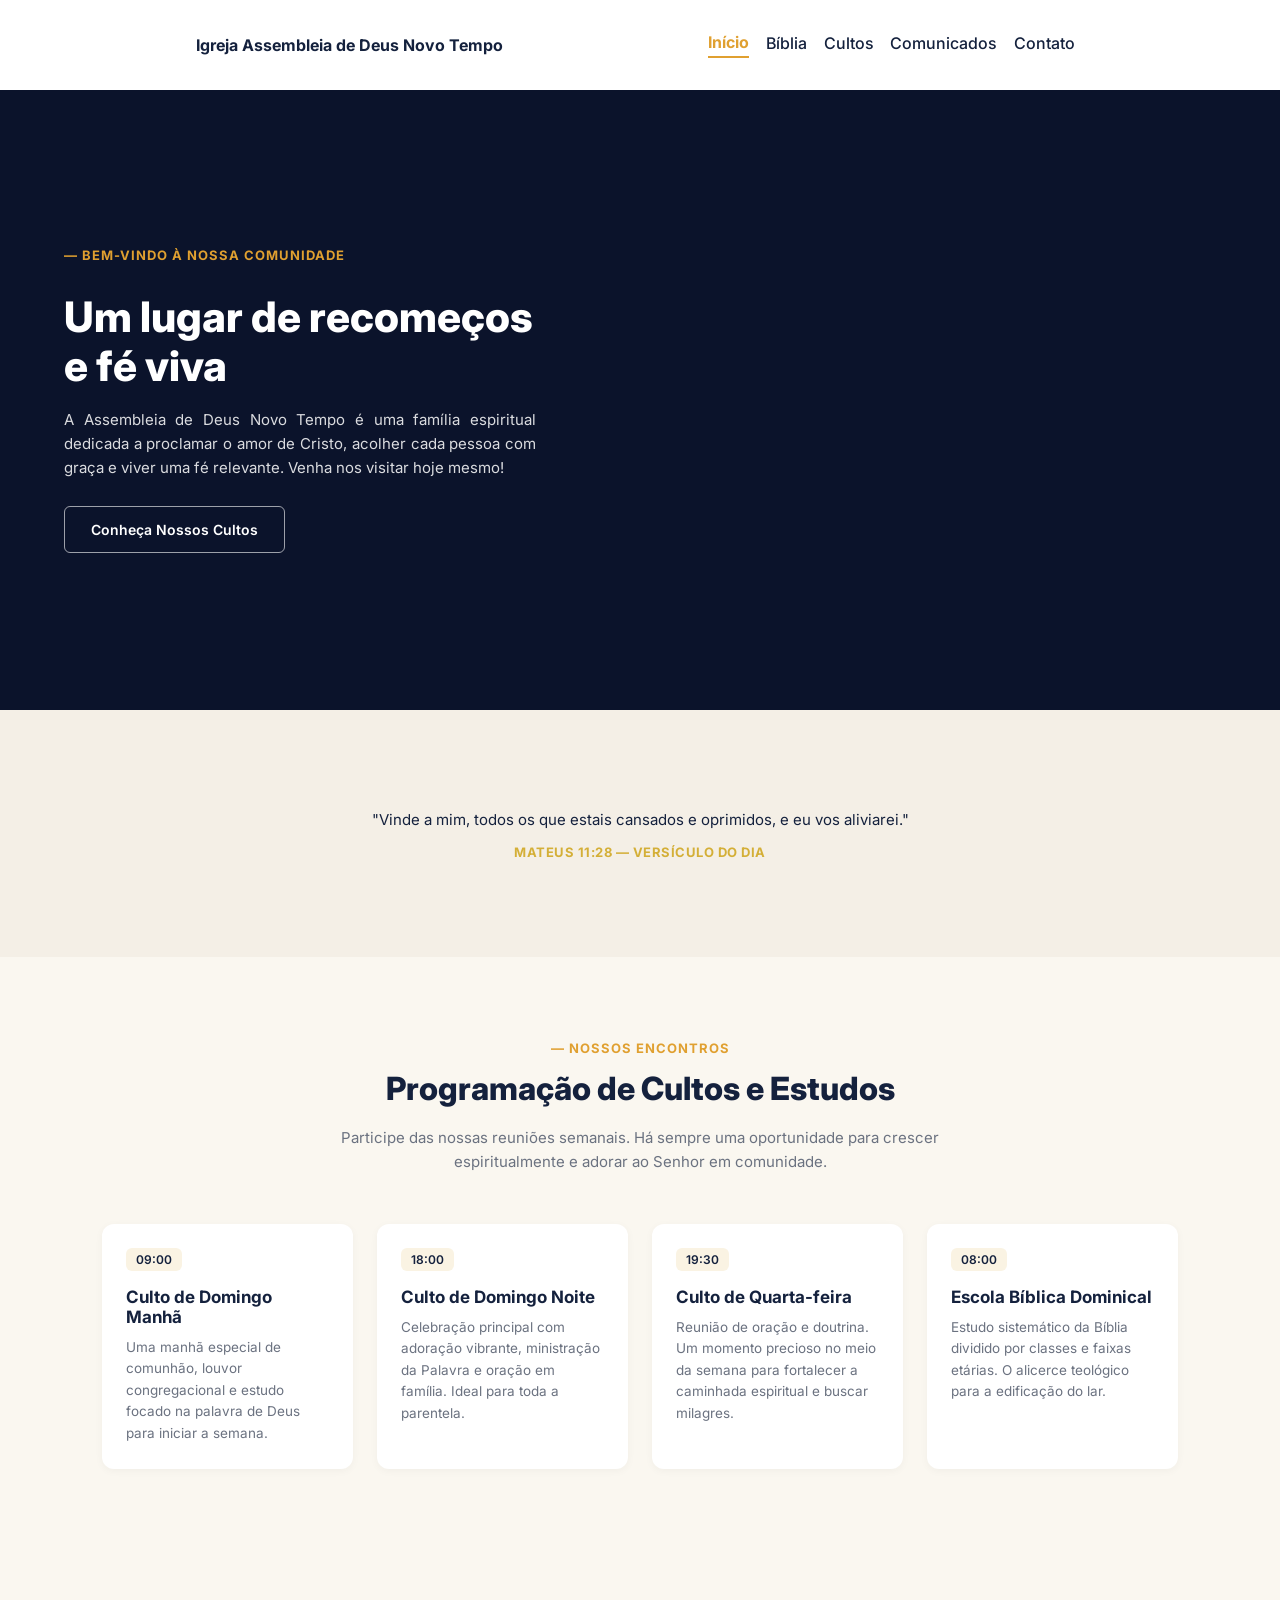
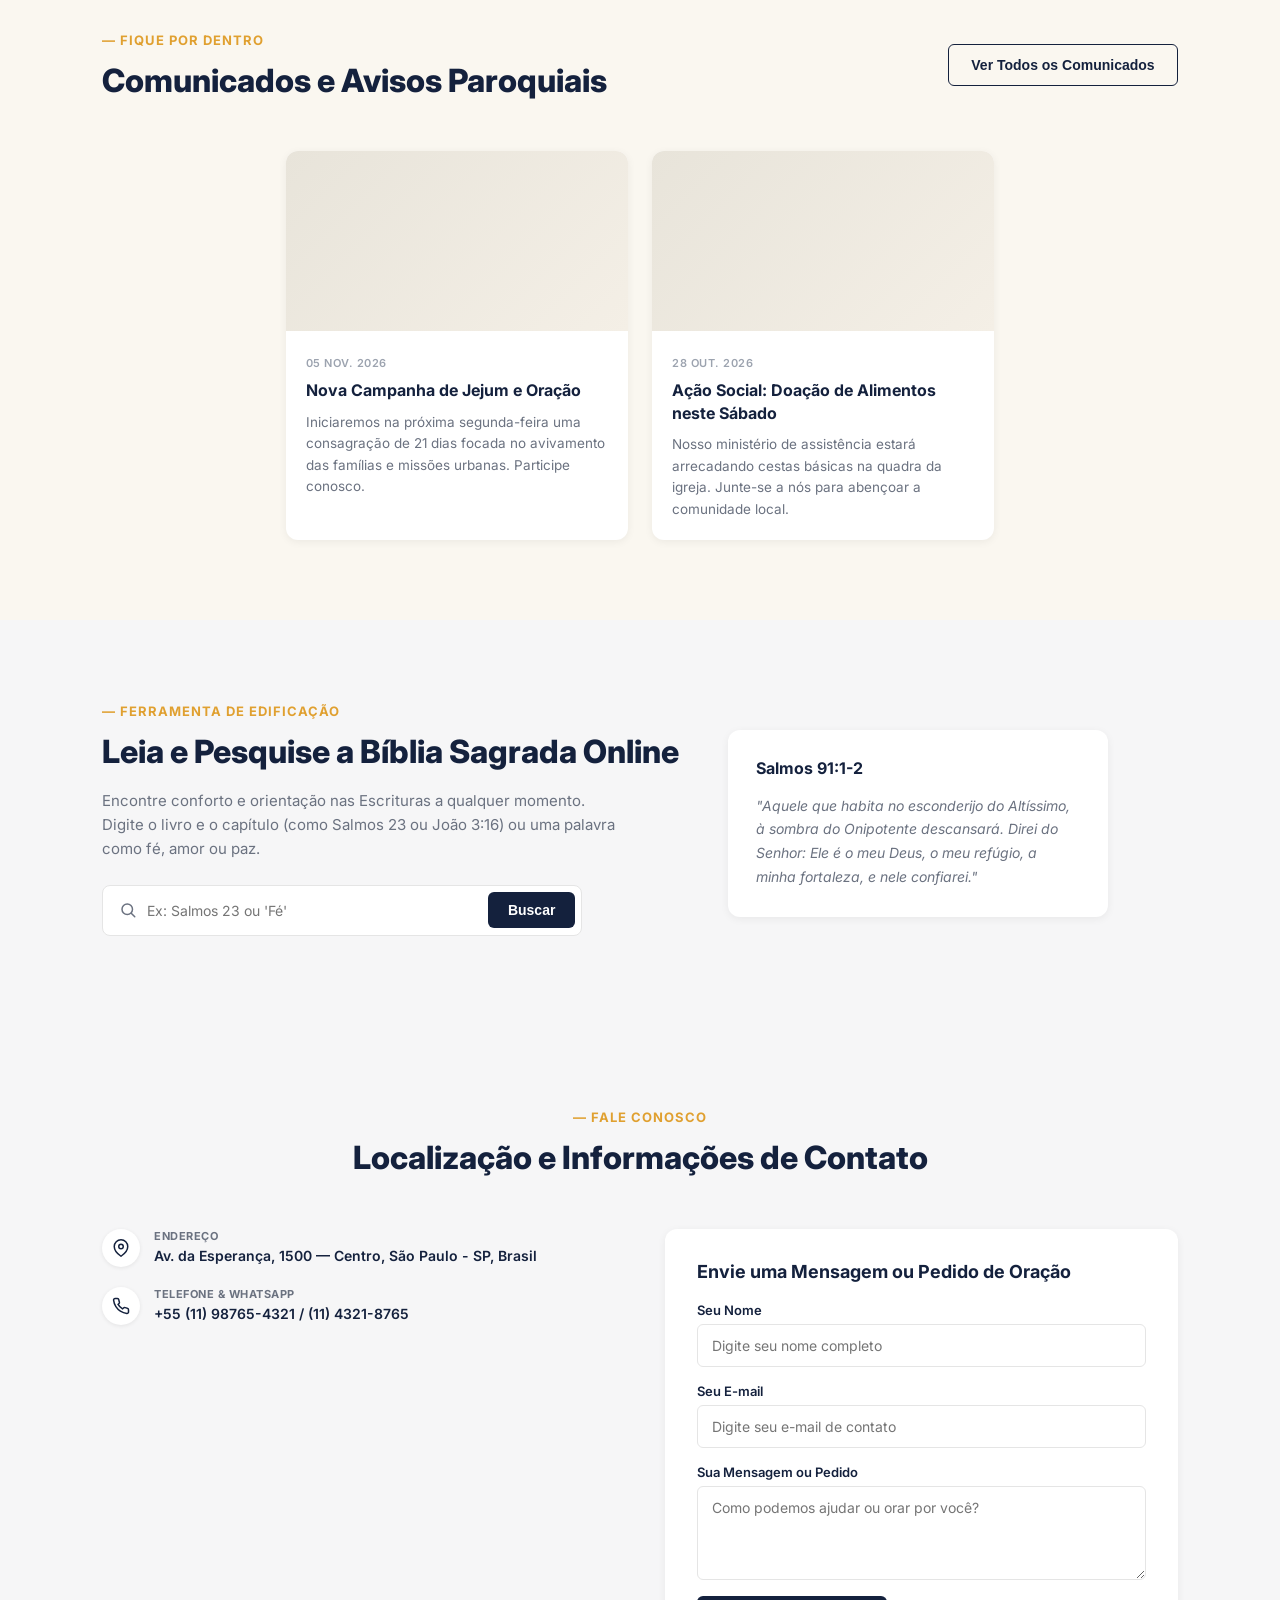
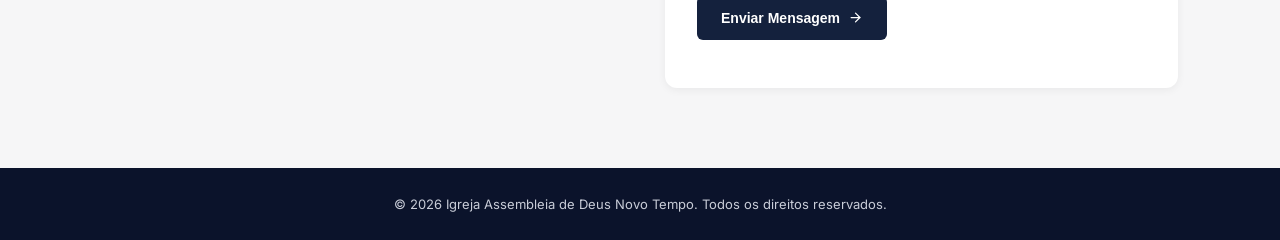
==== commit 2a964d48: "Mudança_rodapé" ====
--- a/index.html
+++ b/index.html
@@ -12,7 +12,7 @@
 </head>
 <body>
 
-    <!-- ===================== NAVBAR ===================== -->
+    <!-- navbar -->
     <header class="nav-bar">
         <div class="nav-bar-topo">
             <div class="logo">
@@ -28,18 +28,18 @@
         </div>
         <nav class="nav-links" id="menu-principal" aria-label="Navegação principal">
             <a href="#inicio">Início</a>
+            <a href="#biblia">Bíblia</a>
             <a href="#cultos">Cultos</a>
             <a href="#comunicados">Comunicados</a>
-            <a href="#biblia">Bíblia</a>
             <a href="#contato">Contato</a>
         </nav>
     </header>
 
-    <!-- ===================== BANNER INICIAL ===================== -->
+    <!-- banner inicial -->
     <section class="cont-inicio" id="inicio">
         <div class="inicio-overlay">
             <div class="inicio-conteudo">
-                <h5 class="tag tag--claro" style="color: #e0a030;">— BEM-VINDO À NOSSA COMUNIDADE</h5>
+                <h5 class="inicio-tag">— BEM-VINDO À NOSSA COMUNIDADE</h5>
                 <h1 class="inicio-titulo">Um lugar de recomeços e fé viva</h1>
                 <p class="inicio-texto">A Assembleia de Deus Novo Tempo é uma família espiritual dedicada a proclamar o amor de Cristo, acolher cada pessoa com graça e viver uma fé relevante. Venha nos visitar hoje mesmo!</p>
                 <div class="inicio-botoes">
@@ -49,7 +49,7 @@
         </div>
     </section>
 
-    <!-- ===================== VERSÍCULO DO DIA ===================== -->
+    <!-- versículo do dia -->
     <section class="func">
         <div class="func-dia">
             <h3 class="text-primaria" id="versiculo-dia-texto">"Porque Deus amou o mundo de tal maneira que deu o seu Filho unigênito, para que todo aquele que nele crê não pereça, mas tenha a vida eterna."</h3>
@@ -57,12 +57,12 @@
         </div>
     </section>
 
-    <!-- ===================== CULTOS ===================== -->
+    <!-- cultos -->
     <section class="cultos-section" id="cultos">
         <div class="cultos-header">
-            <h5 class="tag">— NOSSOS ENCONTROS</h5>
-            <h2 class="titulo-secao">Programação de Cultos e Estudos</h2>
-            <p class="subtitulo-secao">Participe das nossas reuniões semanais. Há sempre uma oportunidade para crescer espiritualmente e adorar ao Senhor em comunidade.</p>
+            <h5 class="cultos-tag">— NOSSOS ENCONTROS</h5>
+            <h2 class="cultos-titulo">Programação de Cultos e Estudos</h2>
+            <p class="cultos-subtitulo">Participe das nossas reuniões semanais. Há sempre uma oportunidade para crescer espiritualmente e adorar ao Senhor em comunidade.</p>
         </div>
 
         <div class="cultos-grid" id="grid-cultos">
@@ -70,12 +70,12 @@
         </div>
     </section>
 
-    <!-- ===================== COMUNICADOS ===================== -->
+    <!-- comunicados -->
     <section class="eventos-section" id="comunicados">
         <div class="eventos-header">
             <div>
-                <h5 class="tag">— FIQUE POR DENTRO</h5>
-                <h2 class="titulo-secao">Comunicados e Avisos Paroquiais</h2>
+                <h5 class="eventos-tag">— FIQUE POR DENTRO</h5>
+                <h2 class="eventos-titulo">Comunicados e Avisos Paroquiais</h2>
             </div>
             <button class="btn-secundario" id="btn-mais-comunicados">Ver Todos os Comunicados</button>
         </div>
@@ -85,74 +85,39 @@
         </div>
     </section>
 
-    <!-- ===================== BÍBLIA ONLINE ===================== -->
+    <!-- bíblia online -->
     <section class="biblia-section" id="biblia">
         <div class="biblia-grid">
             <div class="biblia-conteudo">
-                <h5 class="tag">— FERRAMENTA DE EDIFICAÇÃO</h5>
-                <h2 class="titulo-secao">Leia e Pesquise a Bíblia Sagrada Online</h2>
-                <p class="biblia-texto">Encontre conforto e orientação nas Escrituras a qualquer momento. Escolha o livro, capítulo ou digite palavras-chave para mergulhar nos ensinamentos sagrados.</p>
+                <h5 class="biblia-tag">— FERRAMENTA DE EDIFICAÇÃO</h5>
+                <h2 class="biblia-titulo">Leia e Pesquise a Bíblia Sagrada Online</h2>
+                <p class="biblia-texto">Encontre conforto e orientação nas Escrituras a qualquer momento. Digite o livro e o capítulo (como Salmos 23 ou João 3:16) ou uma palavra como fé, amor ou paz.</p>
 
-                <form class="biblia-busca" role="search">
-                    <label for="busca-biblia" class="sr-only">Buscar na Bíblia</label>
+                <form class="biblia-busca" id="form-busca">
                     <svg class="biblia-busca-icone" width="18" height="18" viewBox="0 0 24 24" fill="none" stroke="currentColor" stroke-width="2" stroke-linecap="round">
                         <circle cx="11" cy="11" r="7"></circle>
                         <line x1="21" y1="21" x2="16.65" y2="16.65"></line>
                     </svg>
-                    <input type="text" id="busca-biblia" name="busca" placeholder="Ex: Salmos 23 ou 'Fé'">
+                    <input type="text" id="busca-biblia" aria-label="Buscar na Bíblia" placeholder="Ex: Salmos 23 ou 'Fé'">
                     <button type="submit" class="btn-escuro">Buscar</button>
                 </form>
+                <p class="biblia-aviso" id="busca-aviso"></p>
             </div>
 
-            <div class="versiculo-card reveal">
-                <div class="versiculo-card-topo">
-                    <h5 class="versiculo-referencia">Salmos 91:1-2</h5>
-                    <button class="versiculo-salvar" aria-label="Salvar versículo">
-                        <svg width="18" height="18" viewBox="0 0 24 24" fill="none" stroke="currentColor" stroke-width="2" stroke-linecap="round" stroke-linejoin="round">
-                            <path d="M19 21l-7-5-7 5V5a2 2 0 0 1 2-2h10a2 2 0 0 1 2 2z"></path>
-                        </svg>
-                    </button>
-                </div>
+            <div class="versiculo-card">
+                <h5 class="versiculo-referencia">Salmos 91:1-2</h5>
                 <blockquote class="versiculo-texto">
                     "Aquele que habita no esconderijo do Altíssimo, à sombra do Onipotente descansará. Direi do Senhor: Ele é o meu Deus, o meu refúgio, a minha fortaleza, e nele confiarei."
-                </blockquote>
-                <button class="versiculo-compartilhar">
-                    <svg width="15" height="15" viewBox="0 0 24 24" fill="none" stroke="currentColor" stroke-width="2" stroke-linecap="round" stroke-linejoin="round">
-                        <circle cx="18" cy="5" r="3"></circle>
-                        <circle cx="6" cy="12" r="3"></circle>
-                        <circle cx="18" cy="19" r="3"></circle>
-                        <line x1="8.6" y1="10.5" x2="15.4" y2="6.5"></line>
-                        <line x1="8.6" y1="13.5" x2="15.4" y2="17.5"></line>
-                    </svg>
-                    Compartilhar Versículo
-                </button>
-            </div>
-        </div>
-    </section>
-
-    <!-- ===================== NOSSA LIDERANÇA ===================== -->
-    <section class="lideranca-section">
-        <div class="lideranca-card reveal">
-            <div class="lideranca-imagem">
-                <img src="imagens/pastor-roberto-eliana.jpg" alt="Pastor Sênior Roberto e Missionária Eliana Silva">
-            </div>
-            <div class="lideranca-conteudo">
-                <h5 class="tag">— NOSSA LIDERANÇA</h5>
-                <h2 class="lideranca-titulo">Pastor Sênior Roberto e Missionária Eliana Silva</h2>
-                <p class="lideranca-texto">Com mais de 15 anos dedicados ao cuidado pastoral e à expansão do Reino de Deus, o casal Roberto e Eliana tem liderado a AD Novo Tempo com amor, integridade e uma visão clara de discipulado geracional.</p>
-                <blockquote class="lideranca-citacao">
-                    "Nossa maior alegria é ver vidas restauradas pelo poder do Evangelho de Cristo e famílias caminhando em unidade e paz."
-                    <cite>— MENSAGEM PASTORAL</cite>
                 </blockquote>
             </div>
         </div>
     </section>
 
-    <!-- ===================== CONTATO ===================== -->
+    <!-- contato -->
     <section class="contato-section" id="contato">
         <div class="contato-header">
-            <h5 class="tag">— FALE CONOSCO</h5>
-            <h2 class="titulo-secao">Localização e Informações de Contato</h2>
+            <h5 class="contato-tag">— FALE CONOSCO</h5>
+            <h2 class="contato-titulo">Localização e Informações de Contato</h2>
         </div>
 
         <div class="contato-grid">
@@ -182,120 +147,40 @@
                 </div>
             </div>
 
-            <form class="contato-form reveal" id="form-contato" action="https://formspree.io/f/SEU_ID_AQUI" method="POST">
+            <form class="contato-form" id="form-contato" novalidate action="https://formspree.io/f/SEU_ID_AQUI" method="POST">
                 <h3>Envie uma Mensagem ou Pedido de Oração</h3>
 
                 <div class="form-grupo">
                     <label for="nome">Seu Nome</label>
                     <input type="text" id="nome" name="nome" placeholder="Digite seu nome completo" required>
+                    <p class="form-erro" id="erro-nome"></p>
                 </div>
 
                 <div class="form-grupo">
                     <label for="email">Seu E-mail</label>
                     <input type="email" id="email" name="email" placeholder="Digite seu e-mail de contato" required>
+                    <p class="form-erro" id="erro-email"></p>
                 </div>
 
                 <div class="form-grupo">
                     <label for="mensagem">Sua Mensagem ou Pedido</label>
                     <textarea id="mensagem" name="mensagem" rows="4" placeholder="Como podemos ajudar ou orar por você?" required></textarea>
+                    <p class="form-erro" id="erro-mensagem"></p>
                 </div>
 
-                <button type="submit" class="btn-escuro">
+                <button type="submit" class="btn-escuro" id="btn-enviar-contato">
                     Enviar Mensagem
                     <svg width="15" height="15" viewBox="0 0 24 24" fill="none" stroke="currentColor" stroke-width="2" stroke-linecap="round" stroke-linejoin="round"><line x1="5" y1="12" x2="19" y2="12"></line><polyline points="12 5 19 12 12 19"></polyline></svg>
                 </button>
+                <p class="form-status" id="contato-status"></p>
             </form>
         </div>
     </section>
 
-    <!-- ===================== RODAPÉ ===================== -->
+    <!-- rodapé -->
     <footer class="rodape">
-        <div class="rodape-grid">
-            <div class="rodape-marca">
-                <div class="rodape-logo">
-                    <span class="rodape-logo-icone">
-                        <svg width="16" height="16" viewBox="0 0 24 24" fill="none" stroke="currentColor" stroke-width="2"><path d="M12 2l1.5 4.5L18 8l-4.5 1.5L12 14l-1.5-4.5L6 8l4.5-1.5z"></path></svg>
-                    </span>
-                    <span>AD NOVO TEMPO</span>
-                </div>
-                <p>Membros de uma família unida pelo amor do Criador, espalhando esperança em cada lar de nossa amada cidade.</p>
-                <div class="rodape-social">
-                    <a href="#" aria-label="Facebook">
-                        <svg width="15" height="15" viewBox="0 0 24 24" fill="currentColor"><path d="M22 12a10 10 0 1 0-11.5 9.9v-7H7.9V12h2.6V9.8c0-2.6 1.5-4 3.9-4 1.1 0 2.3.2 2.3.2v2.5h-1.3c-1.3 0-1.7.8-1.7 1.6V12h2.9l-.5 2.9h-2.4v7A10 10 0 0 0 22 12z"></path></svg>
-                    </a>
-                    <a href="#" aria-label="Instagram">
-                        <svg width="15" height="15" viewBox="0 0 24 24" fill="none" stroke="currentColor" stroke-width="2"><rect x="2" y="2" width="20" height="20" rx="5"></rect><circle cx="12" cy="12" r="4"></circle><line x1="17.5" y1="6.5" x2="17.5" y2="6.5"></line></svg>
-                    </a>
-                    <a href="#" aria-label="YouTube">
-                        <svg width="15" height="15" viewBox="0 0 24 24" fill="none" stroke="currentColor" stroke-width="2"><rect x="2" y="5" width="20" height="14" rx="3"></rect><polygon points="10 9 15 12 10 15" fill="currentColor"></polygon></svg>
-                    </a>
-                    <a href="#" aria-label="Spotify">
-                        <svg width="15" height="15" viewBox="0 0 24 24" fill="none" stroke="currentColor" stroke-width="2"><circle cx="12" cy="12" r="10"></circle><path d="M7 10c3-1 7-1 10 1M7.5 13c2.3-.7 5.3-.5 7.5.8M8 16c1.8-.5 4-.3 5.5.6"></path></svg>
-                    </a>
-                </div>
-            </div>
-
-            <nav class="rodape-coluna" aria-label="Ministérios">
-                <h5>Ministérios</h5>
-                <ul>
-                    <li><a href="#">Famílias</a></li>
-                    <li><a href="#">Infantil (Novo Tempinho)</a></li>
-                    <li><a href="#">Jovens e Adolescentes</a></li>
-                    <li><a href="#">Missões e Assistência</a></li>
-                    <li><a href="#">Ensino e Discipulado</a></li>
-                </ul>
-            </nav>
-
-            <nav class="rodape-coluna" aria-label="A Igreja">
-                <h5>A Igreja</h5>
-                <ul>
-                    <li><a href="#">Quem Somos</a></li>
-                    <li><a href="#">Nossa Fé</a></li>
-                    <li><a href="#">História</a></li>
-                    <li><a href="#">Seja Membro</a></li>
-                    <li><a href="#">Contribua</a></li>
-                </ul>
-            </nav>
-        </div>
-
-        <div class="rodape-base">
-            <p>© <span id="ano-atual">2026</span> Igreja Assembleia de Deus Novo Tempo. Todos os direitos reservados.</p>
-            <p>Cultivando fé, transformando destinos.</p>
-        </div>
+        <p>© <span id="ano-atual">2026</span> Igreja Assembleia de Deus Novo Tempo. Todos os direitos reservados.</p>
     </footer>
-
-    <!-- ===================== MODAL DE INSCRIÇÃO ===================== -->
-    <div class="modal" id="modal-inscricao" role="dialog" aria-modal="true" aria-labelledby="modal-titulo" hidden>
-        <div class="modal-fundo" data-fechar-modal></div>
-        <div class="modal-caixa">
-            <button class="modal-fechar" aria-label="Fechar" data-fechar-modal>
-                <svg width="18" height="18" viewBox="0 0 24 24" fill="none" stroke="currentColor" stroke-width="2" stroke-linecap="round">
-                    <line x1="18" y1="6" x2="6" y2="18"></line>
-                    <line x1="6" y1="6" x2="18" y2="18"></line>
-                </svg>
-            </button>
-
-            <h5 class="tag">— INSCRIÇÃO</h5>
-            <h3 id="modal-titulo">Garantir Vaga</h3>
-            <p class="modal-vagas" id="modal-vagas"></p>
-
-            <form id="form-inscricao">
-                <div class="form-grupo">
-                    <label for="insc-nome">Nome completo</label>
-                    <input type="text" id="insc-nome" name="nome" placeholder="Digite seu nome completo" required>
-                </div>
-                <div class="form-grupo">
-                    <label for="insc-email">E-mail</label>
-                    <input type="email" id="insc-email" name="email" placeholder="Digite seu e-mail" required>
-                </div>
-                <div class="form-grupo">
-                    <label for="insc-telefone">Telefone / WhatsApp</label>
-                    <input type="tel" id="insc-telefone" name="telefone" placeholder="(11) 90000-0000" maxlength="15" required>
-                </div>
-                <button type="submit" class="btn-escuro btn-full">Confirmar Inscrição</button>
-            </form>
-        </div>
-    </div>
 
     <button class="voltar-topo" aria-label="Voltar ao topo">
         <svg width="18" height="18" viewBox="0 0 24 24" fill="none" stroke="currentColor" stroke-width="2" stroke-linecap="round" stroke-linejoin="round">
--- a/styleSis.css
+++ b/styleSis.css
@@ -193,7 +193,7 @@
 
 /* partes que se repetem em varias secoes */
 
-.inicio-tag, .cultos-tag, .eventos-tag, .biblia-tag, .lideranca-tag, .contato-tag {
+.inicio-tag, .cultos-tag, .eventos-tag, .biblia-tag, .contato-tag {
     display: inline-block;
     color: #e0a030;
     font-size: 13px;
@@ -353,7 +353,7 @@
     box-shadow: 0 2px 8px rgba(0, 0, 0, 0.06);
 }
 
-.evento-card-topo, .lideranca-imagem {
+.evento-card-topo {
     background: linear-gradient(135deg, #e8e4da, #f4efe6);
 }
 
@@ -462,29 +462,11 @@
     max-width: 380px;
 }
 
-.versiculo-card-topo {
-    display: flex;
-    justify-content: space-between;
-    align-items: flex-start;
-}
-
 .versiculo-referencia {
     color: #14213d;
     font-size: 16px;
     font-weight: 700;
     margin: 0;
-}
-
-.versiculo-salvar {
-    background: none;
-    border: none;
-    color: #6b7280;
-    cursor: pointer;
-    padding: 4px;
-}
-
-.versiculo-salvar:hover, .versiculo-salvo {
-    color: #e0a030;
 }
 
 .versiculo-texto {
@@ -493,89 +475,6 @@
     line-height: 1.7;
     font-style: italic;
     margin: 0;
-}
-
-.versiculo-compartilhar {
-    display: inline-flex;
-    align-items: center;
-    gap: 8px;
-    background: none;
-    border: none;
-    color: #14213d;
-    font-size: 13px;
-    font-weight: 600;
-    cursor: pointer;
-    padding: 0;
-    align-self: flex-start;
-}
-
-.versiculo-compartilhar:hover {
-    color: #e0a030;
-}
-
-/* lideranca */
-
-.lideranca-section {
-    background: #fff;
-    padding: 60px 8%;
-}
-
-.lideranca-card {
-    max-width: 1200px;
-    margin: 0 auto;
-    display: grid;
-    grid-template-columns: 1fr 1fr;
-    gap: 40px;
-    align-items: center;
-}
-
-.lideranca-imagem {
-    height: 340px;
-    border-radius: 12px;
-    overflow: hidden;
-}
-
-.lideranca-imagem img {
-    width: 100%;
-    height: 100%;
-    object-fit: cover;
-    display: block;
-}
-
-.lideranca-titulo {
-    color: #14213d;
-    font-size: 26px;
-    font-weight: 800;
-    line-height: 1.3;
-    margin: 0 0 14px 0;
-}
-
-.lideranca-texto {
-    color: #6b7280;
-    font-size: 14.5px;
-    line-height: 1.7;
-    margin: 0 0 20px 0;
-}
-
-.lideranca-citacao {
-    border-left: 3px solid #e0a030;
-    padding-left: 16px;
-    margin: 0;
-    font-style: italic;
-    color: #14213d;
-    font-size: 14.5px;
-    line-height: 1.6;
-}
-
-.lideranca-citacao cite {
-    display: block;
-    margin-top: 10px;
-    font-style: normal;
-    font-size: 11px;
-    font-weight: 700;
-    letter-spacing: 0.5px;
-    text-transform: uppercase;
-    color: #6b7280;
 }
 
 /* contato */
@@ -720,112 +619,13 @@
 .rodape {
     background: #0B132B;
     color: #c9cdd8;
-    padding: 60px 8% 24px 8%;
-}
-
-.rodape-grid {
-    max-width: 1200px;
-    margin: 0 auto;
-    display: grid;
-    grid-template-columns: 2fr 1fr 1fr;
-    gap: 40px;
-    padding-bottom: 40px;
-}
-
-.rodape-logo {
-    display: flex;
-    align-items: center;
-    gap: 10px;
-    margin-bottom: 14px;
-}
-
-.rodape-logo-icone {
-    width: 32px;
-    height: 32px;
-    border-radius: 50%;
-    background: rgba(255, 255, 255, 0.08);
-    display: flex;
-    align-items: center;
-    justify-content: center;
-    color: #e0a030;
-}
-
-.rodape-logo span:last-child {
-    color: #fff;
-    font-weight: 700;
-    font-size: 14px;
-    letter-spacing: 0.5px;
-}
-
-.rodape-marca p {
-    font-size: 13.5px;
-    line-height: 1.6;
-    margin: 0 0 18px 0;
-    max-width: 320px;
-}
-
-.rodape-social {
-    display: flex;
-    gap: 10px;
-}
-
-.rodape-social a {
-    width: 34px;
-    height: 34px;
-    border-radius: 50%;
-    border: 1px solid rgba(255, 255, 255, 0.15);
-    display: flex;
-    align-items: center;
-    justify-content: center;
-}
-
-.rodape-social a:hover {
-    background: #e0a030;
-    border-color: #e0a030;
-    color: #0B132B;
-}
-
-.rodape-coluna h5 {
-    color: #e0a030;
-    font-size: 12px;
-    font-weight: 700;
-    letter-spacing: 1px;
-    text-transform: uppercase;
-    margin: 0 0 16px 0;
-}
-
-.rodape-coluna ul {
-    list-style: none;
-    margin: 0;
-    padding: 0;
-    display: flex;
-    flex-direction: column;
-    gap: 10px;
-}
-
-.rodape-coluna a {
-    font-size: 13.5px;
-}
-
-.rodape-coluna a:hover {
-    color: #fff;
-}
-
-.rodape-base {
-    max-width: 1200px;
-    margin: 0 auto;
-    border-top: 1px solid rgba(255, 255, 255, 0.1);
-    padding-top: 20px;
-    display: flex;
-    justify-content: space-between;
-    flex-wrap: wrap;
-    gap: 8px;
-}
-
-.rodape-base p {
-    margin: 0;
-    font-size: 12px;
-    color: #8a8fa0;
+    padding: 28px 8%;
+    text-align: center;
+}
+
+.rodape p {
+    margin: 0;
+    font-size: 13px;
 }
 
 /* itens que o JavaScript liga e desliga */
--- a/responsive.css
+++ b/responsive.css
@@ -1,27 +1,22 @@
-/* ===================================
-   TABLET (até 1024px)
-=================================== */
+/* tablet (ate 1024px): 2 cards por linha */
+
 @media (max-width: 1024px) {
-    .cultos-grid {
-        grid-template-columns: repeat(2, 1fr);
+    .culto-card {
+        width: calc((100% - 24px) / 2);
     }
 
-    .eventos-grid,
-    .agenda-grid {
-        grid-template-columns: repeat(2, 1fr);
+    .evento-card {
+        width: calc((100% - 24px) / 2);
     }
 }
 
-/* ===================================
-   MOBILE / TABLET PEQUENO (até 900px)
-=================================== */
+/* tablet e celular (ate 900px) */
+
 @media (max-width: 900px) {
-    /* navbar vira: linha (logo + hambúrguer) + menu dropdown abaixo */
     .nav-bar {
         flex-direction: column;
         height: auto;
         padding: 16px 8%;
-        gap: 0;
         align-items: stretch;
     }
 
@@ -35,29 +30,27 @@
     }
 
     .nav-links {
-        display: none; /* escondido até o JS adicionar .nav-links--aberta */
+        display: none;
         width: 100%;
         flex-direction: column;
         align-items: flex-start;
-        gap: 0;
         margin-top: 12px;
     }
 
-    .nav-links--aberta {
+    .nav-links-aberto {
         display: flex;
     }
 
     .nav-links a {
         width: 100%;
         padding: 12px 0;
-        border-bottom: 1px solid var(--cor-borda);
+        border-bottom: 1px solid #e5e5e5;
     }
 
     .nav-links a:hover {
         transform: none;
     }
 
-    /* banner inicial com texto menor */
     .inicio-titulo {
         font-size: 30px;
     }
@@ -66,48 +59,20 @@
         max-width: 100%;
     }
 
-    /* bíblia: card do versículo desce pra baixo da busca */
-    .biblia-grid {
+    .biblia-grid, .contato-grid {
         grid-template-columns: 1fr;
     }
 
     .versiculo-card {
         max-width: 100%;
     }
-
-    /* liderança: foto em cima, texto embaixo */
-    .lideranca-card {
-        grid-template-columns: 1fr;
-    }
-
-    .lideranca-imagem img {
-        height: 260px;
-    }
-
-    /* contato: form desce pra baixo do endereço/mapa */
-    .contato-grid {
-        grid-template-columns: 1fr;
-    }
-
-    /* rodapé: colunas empilhadas */
-    .rodape-grid {
-        grid-template-columns: 1fr;
-        gap: 32px;
-    }
-
-    .rodape-base {
-        flex-direction: column;
-    }
 }
 
-/* ===================================
-   MOBILE (até 640px)
-=================================== */
+/* celular (ate 640px) */
+
 @media (max-width: 640px) {
-    .cultos-grid,
-    .eventos-grid,
-    .agenda-grid {
-        grid-template-columns: 1fr;
+    .culto-card, .evento-card {
+        width: 100%;
     }
 
     .eventos-header {
@@ -119,7 +84,7 @@
         width: 100%;
     }
 
-    .titulo-secao {
+    .cultos-titulo, .eventos-titulo, .biblia-titulo, .contato-titulo {
         font-size: 26px;
     }
 
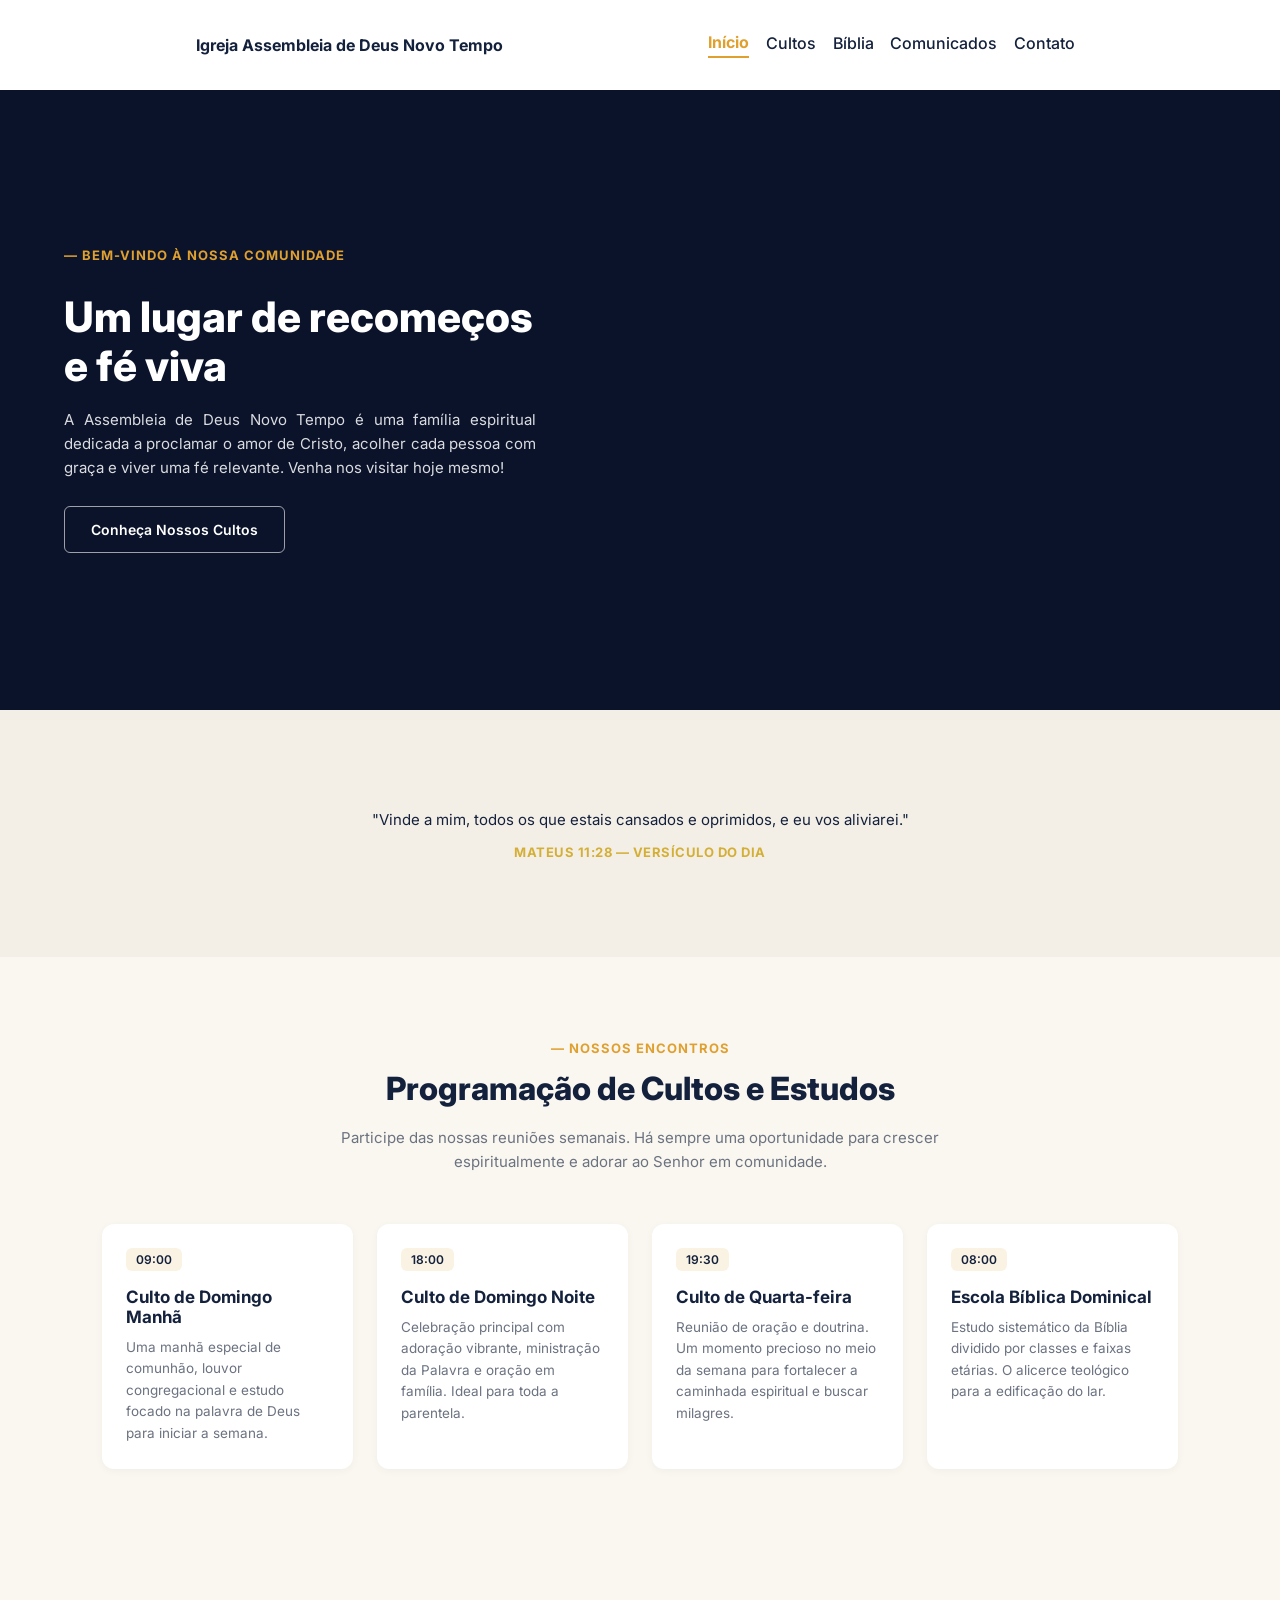
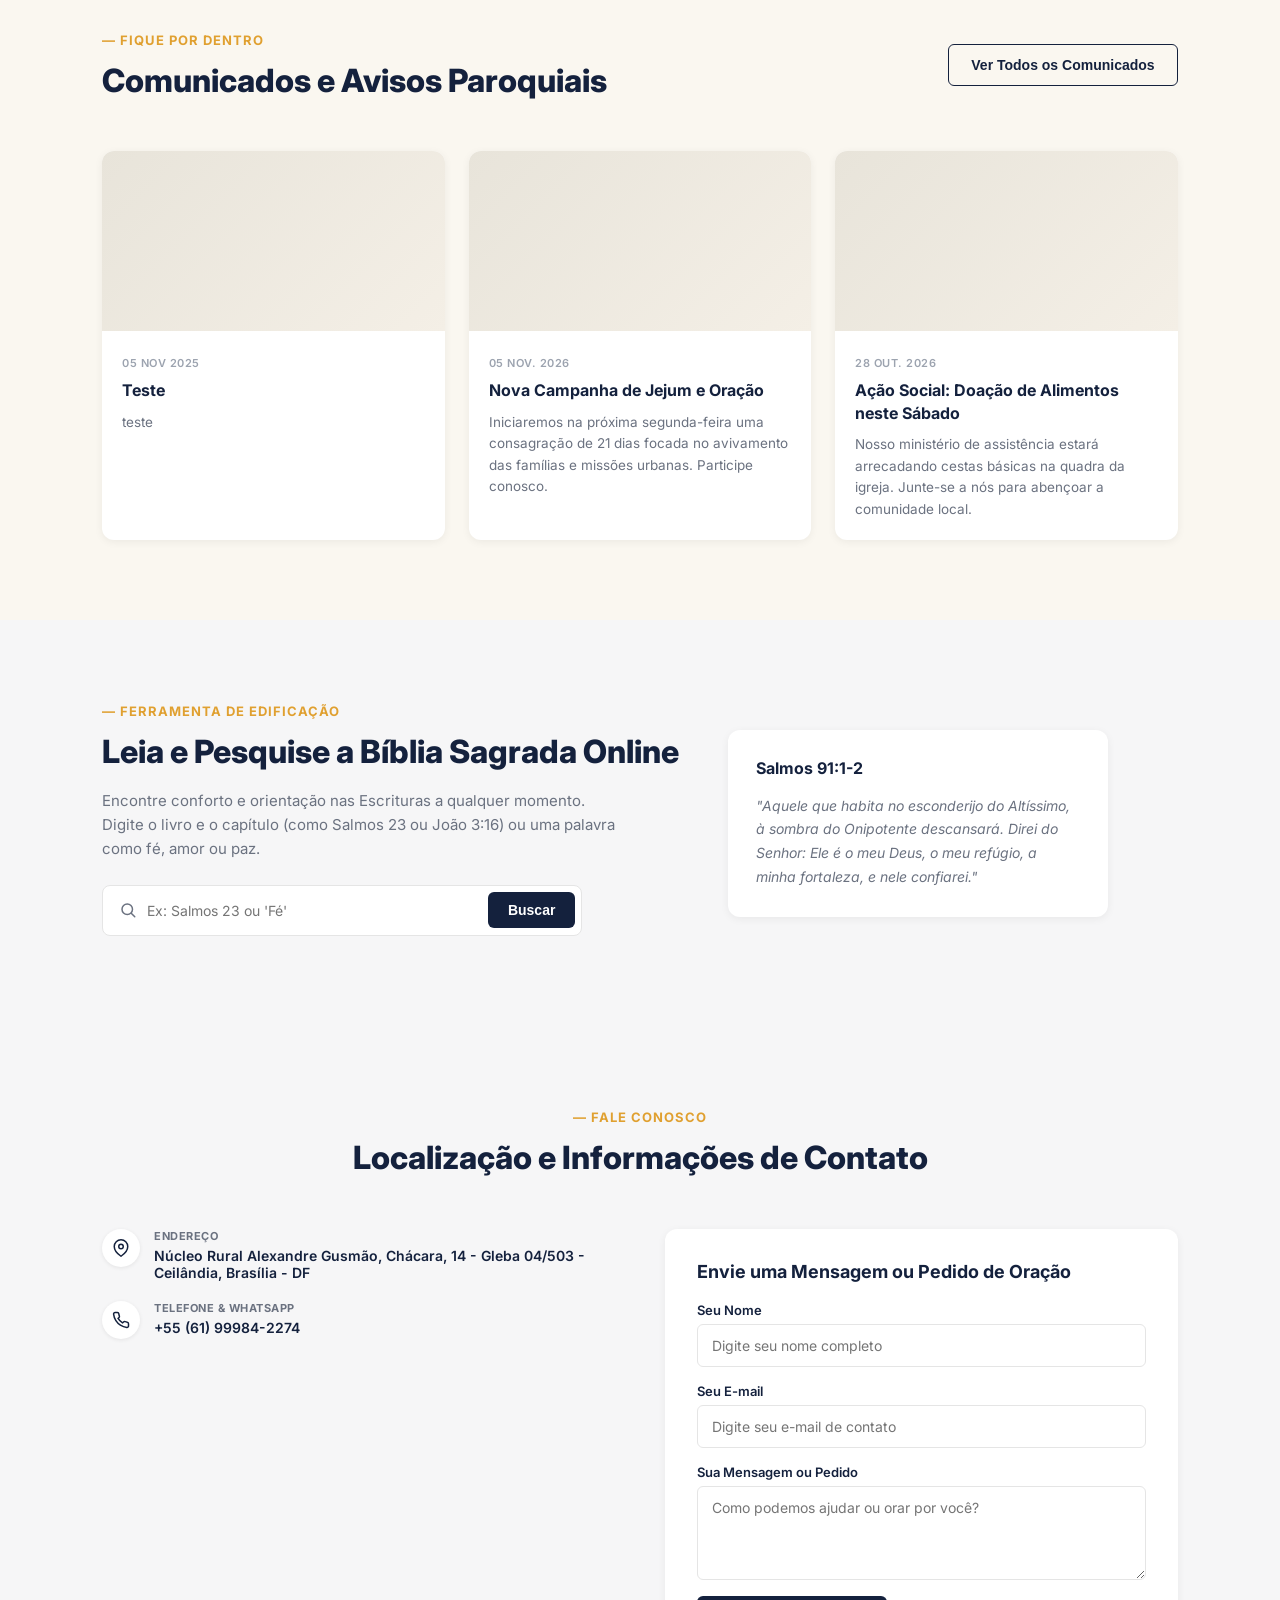
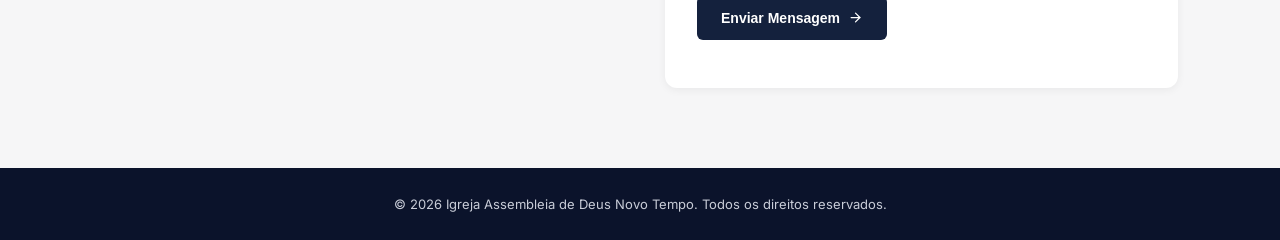
==== commit 57034055: "Enviar mensageem para email" ====
--- a/index.html
+++ b/index.html
@@ -28,8 +28,8 @@
         </div>
         <nav class="nav-links" id="menu-principal" aria-label="Navegação principal">
             <a href="#inicio">Início</a>
+            <a href="#cultos">Cultos</a>
             <a href="#biblia">Bíblia</a>
-            <a href="#cultos">Cultos</a>
             <a href="#comunicados">Comunicados</a>
             <a href="#contato">Contato</a>
         </nav>
@@ -128,7 +128,7 @@
                     </span>
                     <div>
                         <h5>Endereço</h5>
-                        <p>Av. da Esperança, 1500 — Centro, São Paulo - SP, Brasil</p>
+                        <p>Núcleo Rural Alexandre Gusmão, Chácara, 14 - Gleba 04/503 - Ceilândia, Brasília - DF</p>
                     </div>
                 </div>
 
@@ -138,13 +138,12 @@
                     </span>
                     <div>
                         <h5>Telefone &amp; WhatsApp</h5>
-                        <p>+55 (11) 98765-4321 / (11) 4321-8765</p>
+                        <p>+55 (61) 99984-2274 </p>
                     </div>
                 </div>
 
                 <div class="contato-mapa">
-                    <iframe src="https://www.google.com/maps/embed?pb=!1m14!1m12!1m3!1d25827.314068176558!2d-47.96691333772043!3d-15.790597259622437!2m3!1f0!2f0!3f0!3m2!1i1024!2i768!4f13.1!5e0!3m2!1spt-BR!2sbr!4v1789061258258!5m2!1spt-BR!2sbr" width="100%" height="260" style="border:0;" allowfullscreen loading="lazy" referrerpolicy="strict-origin-when-cross-origin" title="Mapa de localização da igreja"></iframe>
-                </div>
+                    <iframe src="https://www.google.com/maps/embed?pb=!1m18!1m12!1m3!1d3839.1141938580076!2d-48.2024646!3d-15.797931599999997!2m3!1f0!2f0!3f0!3m2!1i1024!2i768!4f13.1!3m3!1m2!1s0x935bcb0020d0f555%3A0x1703b77e70d09e66!2sAssembleia%20de%20Deus%20Novo%20Tempo%20Incra%209!5e0!3m2!1spt-BR!2sbr!4v1792409594082!5m2!1spt-BR!2sbr" width="600" height="450" style="border:0;" allowfullscreen="" loading="lazy" referrerpolicy="strict-origin-when-cross-origin"></iframe>                </div>
             </div>
 
             <form class="contato-form" id="form-contato" novalidate action="https://formspree.io/f/SEU_ID_AQUI" method="POST">
